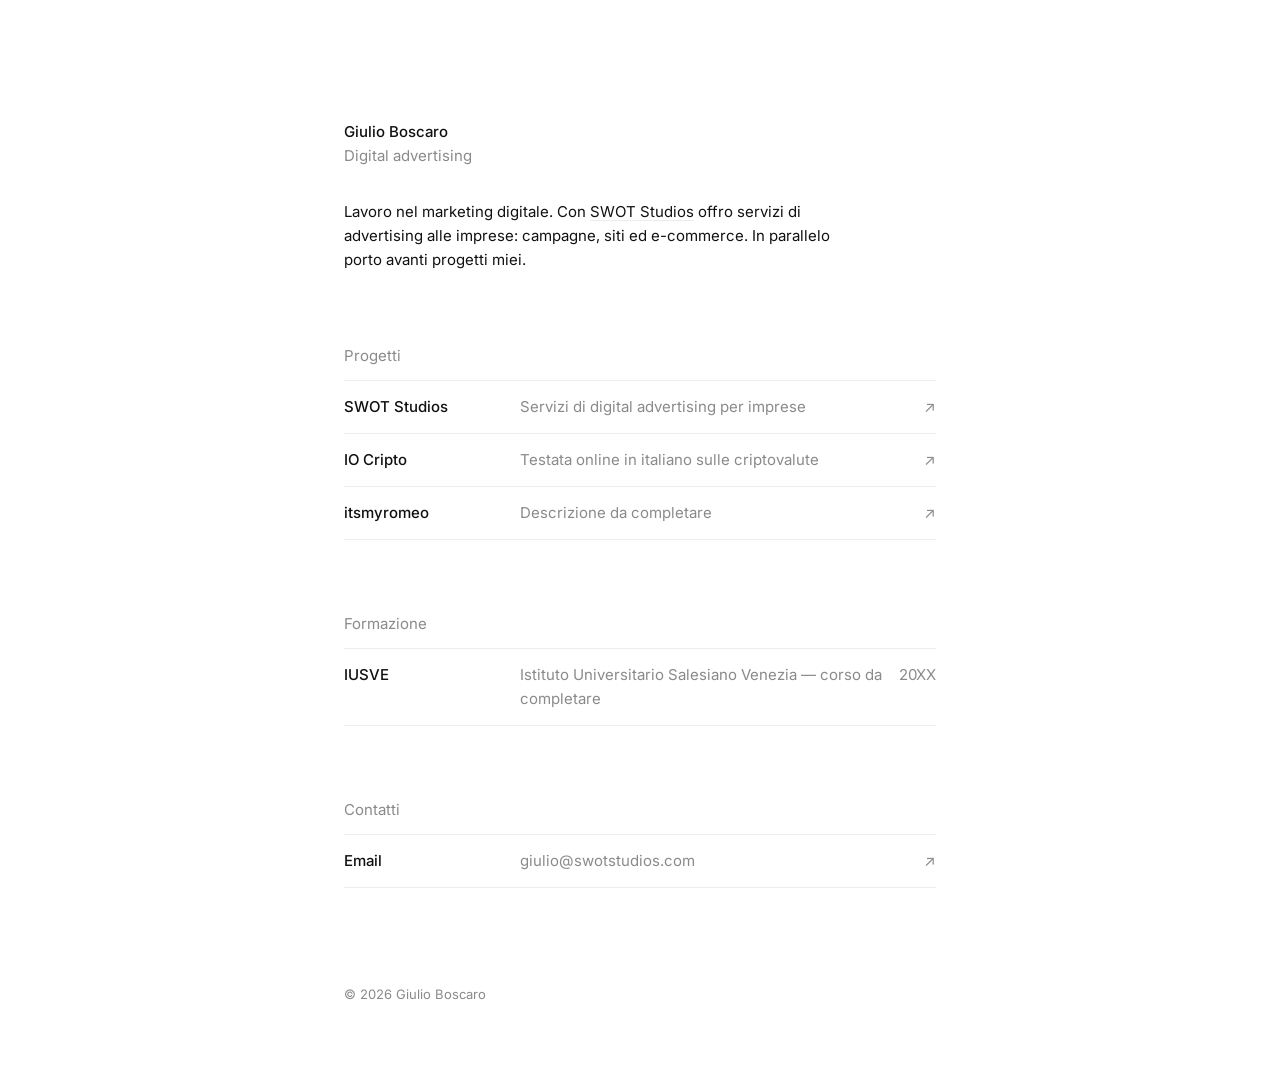
==== index.html @ 5ec4ff45 "Primo commit: sito personale minimal Co-Authored-By: Claude Opus 5.5 <noreply@anthropic.com>" ====
<!doctype html>
<html lang="it">
<head>
  <meta charset="utf-8">
  <meta name="viewport" content="width=device-width, initial-scale=1">
  <title>Giulio Boscaro</title>
  <meta name="description" content="Giulio Boscaro — digital advertising, progetti e formazione.">
  <meta property="og:title" content="Giulio Boscaro">
  <meta property="og:description" content="Digital advertising, progetti e formazione.">
  <meta property="og:type" content="website">
  <link rel="icon" href="favicon.svg" type="image/svg+xml">
  <link rel="preconnect" href="https://fonts.googleapis.com">
  <link rel="preconnect" href="https://fonts.gstatic.com" crossorigin>
  <link href="https://fonts.googleapis.com/css2?family=Inter:wght@400;500;600&display=swap" rel="stylesheet">
  <link rel="stylesheet" href="styles.css">
</head>
<body>
  <main>
    <header class="intro">
      <h1>Giulio Boscaro</h1>
      <p class="role">Digital advertising</p>
      <p class="bio">
        Lavoro nel marketing digitale. Con
        <a href="https://swotstudios.com" target="_blank" rel="noopener">SWOT Studios</a>
        offro servizi di advertising alle imprese: campagne, siti ed e-commerce.
        In parallelo porto avanti progetti miei.
      </p>
    </header>

    <section>
      <h2>Progetti</h2>
      <ul class="list">
        <li>
          <a href="https://swotstudios.com" target="_blank" rel="noopener">
            <span class="name">SWOT Studios</span>
            <span class="desc">Servizi di digital advertising per imprese</span>
            <span class="arrow" aria-hidden="true">↗</span>
          </a>
        </li>
        <li>
          <a href="https://iocripto.com" target="_blank" rel="noopener">
            <span class="name">IO Cripto</span>
            <span class="desc">Testata online in italiano sulle criptovalute</span>
            <span class="arrow" aria-hidden="true">↗</span>
          </a>
        </li>
        <li>
          <!-- TODO: link e descrizione di itsmyromeo -->
          <a href="#">
            <span class="name">itsmyromeo</span>
            <span class="desc">Descrizione da completare</span>
            <span class="arrow" aria-hidden="true">↗</span>
          </a>
        </li>
      </ul>
    </section>

    <section>
      <h2>Formazione</h2>
      <ul class="list">
        <li>
          <!-- TODO: corso e anni da LinkedIn -->
          <div class="row">
            <span class="name">IUSVE</span>
            <span class="desc">Istituto Universitario Salesiano Venezia — corso da completare</span>
            <span class="when">20XX</span>
          </div>
        </li>
      </ul>
    </section>

    <section>
      <h2>Contatti</h2>
      <ul class="list">
        <li>
          <a href="mailto:giulio@swotstudios.com">
            <span class="name">Email</span>
            <span class="desc">giulio@swotstudios.com</span>
            <span class="arrow" aria-hidden="true">↗</span>
          </a>
        </li>
      </ul>
    </section>

    <footer>© <span id="year">2026</span> Giulio Boscaro</footer>
  </main>

  <script>document.getElementById('year').textContent = new Date().getFullYear();</script>
</body>
</html>
---- styles.css ----
:root {
  --bg: #ffffff;
  --fg: #111111;
  --muted: #8a8a8a;
  --line: #ececec;
  --hover: #f7f7f7;
}

@media (prefers-color-scheme: dark) {
  :root {
    --bg: #0e0e0e;
    --fg: #ededed;
    --muted: #7a7a7a;
    --line: #222222;
    --hover: #161616;
  }
}

* { box-sizing: border-box; }

body {
  margin: 0;
  background: var(--bg);
  color: var(--fg);
  font: 400 15px/1.6 Inter, system-ui, -apple-system, sans-serif;
  -webkit-font-smoothing: antialiased;
}

a { color: inherit; text-decoration: none; }

main {
  max-width: 640px;
  margin: 0 auto;
  padding: 120px 24px 64px;
}

/* intro */
h1 {
  margin: 0;
  font-size: 15px;
  font-weight: 500;
}

.role {
  margin: 0;
  color: var(--muted);
}

.bio {
  margin: 32px 0 0;
  max-width: 520px;
}

.bio a {
  text-decoration: underline;
  text-decoration-color: var(--line);
  text-underline-offset: 3px;
  transition: text-decoration-color .2s;
}

.bio a:hover { text-decoration-color: var(--fg); }

/* sezioni */
section { margin-top: 72px; }

h2 {
  margin: 0 0 12px;
  font-size: 15px;
  font-weight: 400;
  color: var(--muted);
}

.list {
  list-style: none;
  margin: 0;
  padding: 0;
}

.list li { border-top: 1px solid var(--line); }
.list li:last-child { border-bottom: 1px solid var(--line); }

.list a,
.list .row {
  display: grid;
  grid-template-columns: 160px 1fr auto;
  gap: 16px;
  align-items: baseline;
  padding: 14px 8px;
  margin: 0 -8px;
}

.list a { transition: background .15s; }
.list a:hover { background: var(--hover); }

.name { font-weight: 500; }
.desc { color: var(--muted); }

.arrow,
.when {
  color: var(--muted);
  transition: color .15s, transform .15s;
}

.list a:hover .arrow {
  color: var(--fg);
  transform: translate(2px, -2px);
}

footer {
  margin-top: 96px;
  color: var(--muted);
  font-size: 13px;
}

@media (max-width: 560px) {
  main { padding: 72px 16px 48px; }

  .list a,
  .list .row {
    grid-template-columns: 1fr auto;
    gap: 2px 12px;
  }

  .desc { grid-column: 1; grid-row: 2; }
  .arrow, .when { grid-column: 2; grid-row: 1; }
}
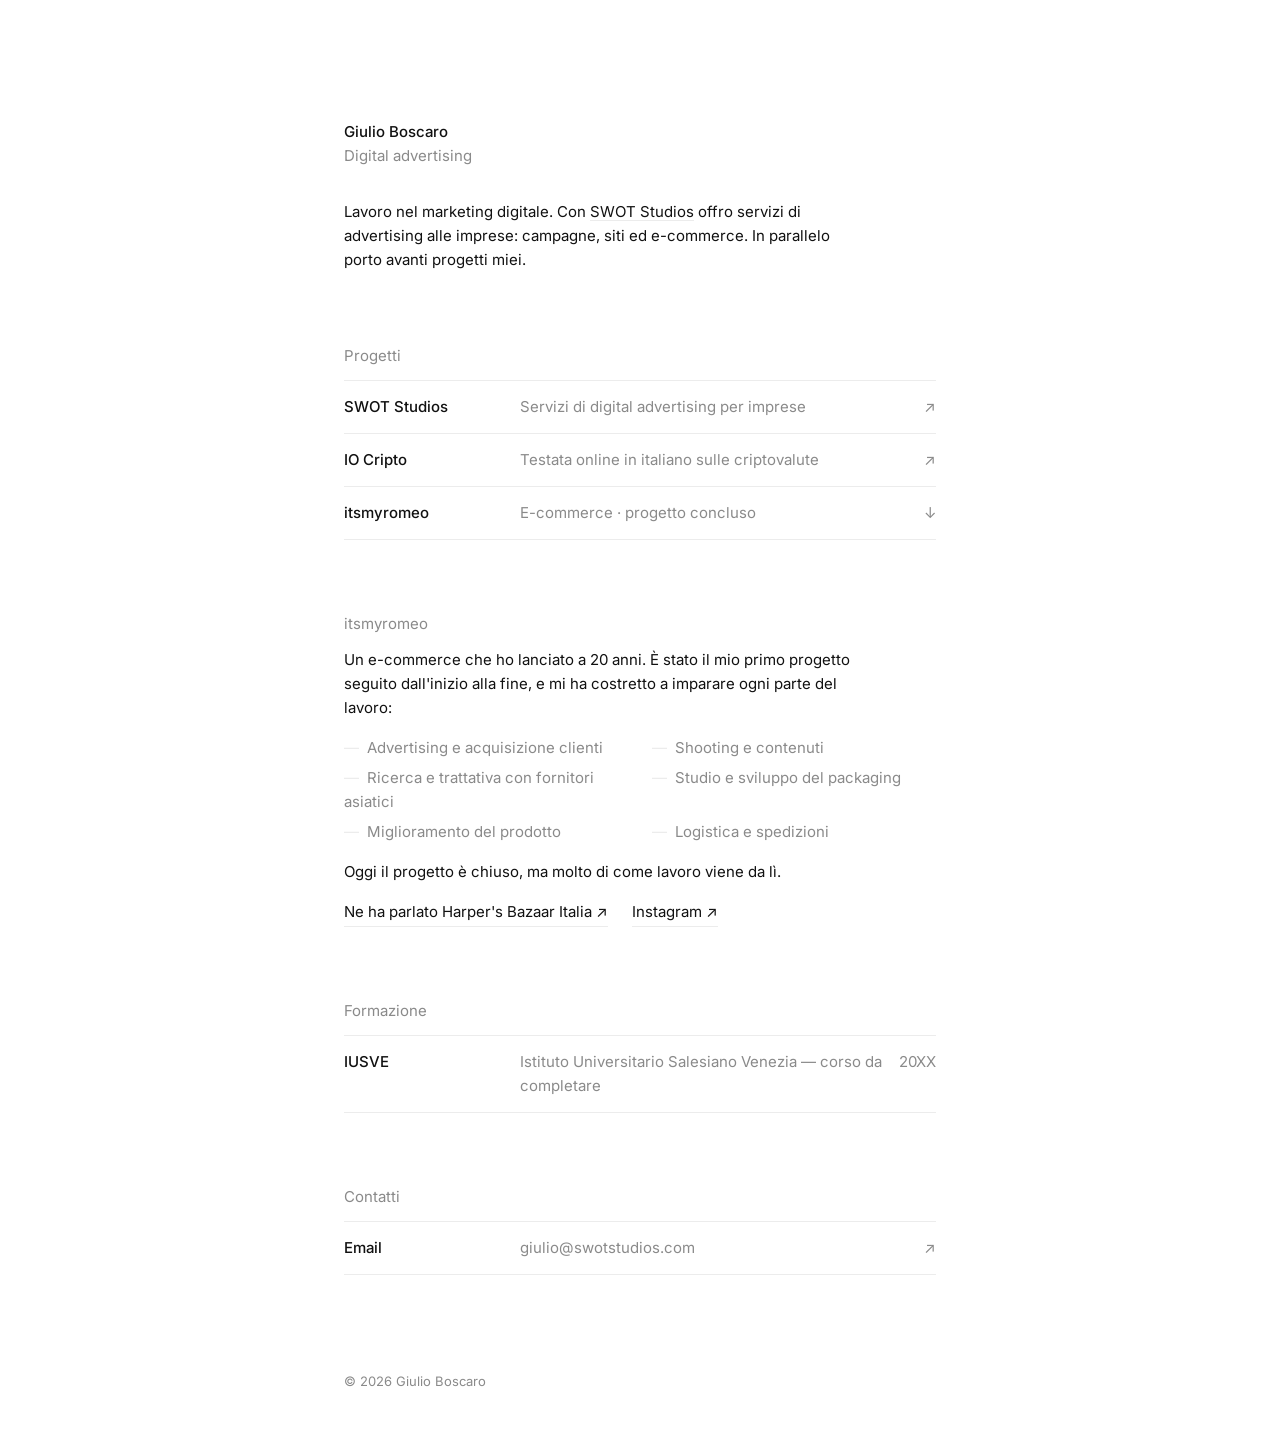
==== commit 3f7a80d1: "Aggiunge sezione itsmyromeo Co-Authored-By: Claude Opus 5.5 <noreply@anthropic.com>" ====
--- a/index.html
+++ b/index.html
@@ -45,14 +45,37 @@
           </a>
         </li>
         <li>
-          <!-- TODO: link e descrizione di itsmyromeo -->
-          <a href="#">
+          <a href="#itsmyromeo">
             <span class="name">itsmyromeo</span>
-            <span class="desc">Descrizione da completare</span>
-            <span class="arrow" aria-hidden="true">↗</span>
+            <span class="desc">E-commerce · progetto concluso</span>
+            <span class="arrow" aria-hidden="true">↓</span>
           </a>
         </li>
       </ul>
+    </section>
+
+    <section id="itsmyromeo" class="case">
+      <h2>itsmyromeo</h2>
+      <p>
+        Un e-commerce che ho lanciato a 20 anni. È stato il mio primo progetto
+        seguito dall'inizio alla fine, e mi ha costretto a imparare ogni parte
+        del lavoro:
+      </p>
+      <ul class="skills">
+        <li>Advertising e acquisizione clienti</li>
+        <li>Shooting e contenuti</li>
+        <li>Ricerca e trattativa con fornitori asiatici</li>
+        <li>Studio e sviluppo del packaging</li>
+        <li>Miglioramento del prodotto</li>
+        <li>Logistica e spedizioni</li>
+      </ul>
+      <p>
+        Oggi il progetto è chiuso, ma molto di come lavoro viene da lì.
+      </p>
+      <p class="links">
+        <a href="https://www.harpersbazaar.com/it/cultura/costume/a39582078/itsmyromeo-cos-e-violenza-sulle-donne/" target="_blank" rel="noopener">Ne ha parlato Harper's Bazaar Italia ↗</a>
+        <a href="https://www.instagram.com/itsmyromeofficial/" target="_blank" rel="noopener">Instagram ↗</a>
+      </p>
     </section>
 
     <section>
--- a/styles.css
+++ b/styles.css
@@ -17,6 +17,8 @@
 }
 
 * { box-sizing: border-box; }
+
+html { scroll-behavior: smooth; }
 
 body {
   margin: 0;
@@ -106,6 +108,39 @@
   transform: translate(2px, -2px);
 }
 
+/* itsmyromeo */
+.case p { margin: 0 0 16px; max-width: 520px; }
+
+.skills {
+  list-style: none;
+  margin: 0 0 16px;
+  padding: 0;
+  display: grid;
+  grid-template-columns: 1fr 1fr;
+  gap: 6px 24px;
+  color: var(--muted);
+}
+
+.skills li::before {
+  content: "—";
+  margin-right: 8px;
+  color: var(--line);
+}
+
+.links {
+  display: flex;
+  flex-wrap: wrap;
+  gap: 8px 24px;
+}
+
+.links a {
+  border-bottom: 1px solid var(--line);
+  padding-bottom: 2px;
+  transition: border-color .15s;
+}
+
+.links a:hover { border-color: var(--fg); }
+
 footer {
   margin-top: 96px;
   color: var(--muted);
@@ -123,4 +158,6 @@
 
   .desc { grid-column: 1; grid-row: 2; }
   .arrow, .when { grid-column: 2; grid-row: 1; }
+
+  .skills { grid-template-columns: 1fr; }
 }
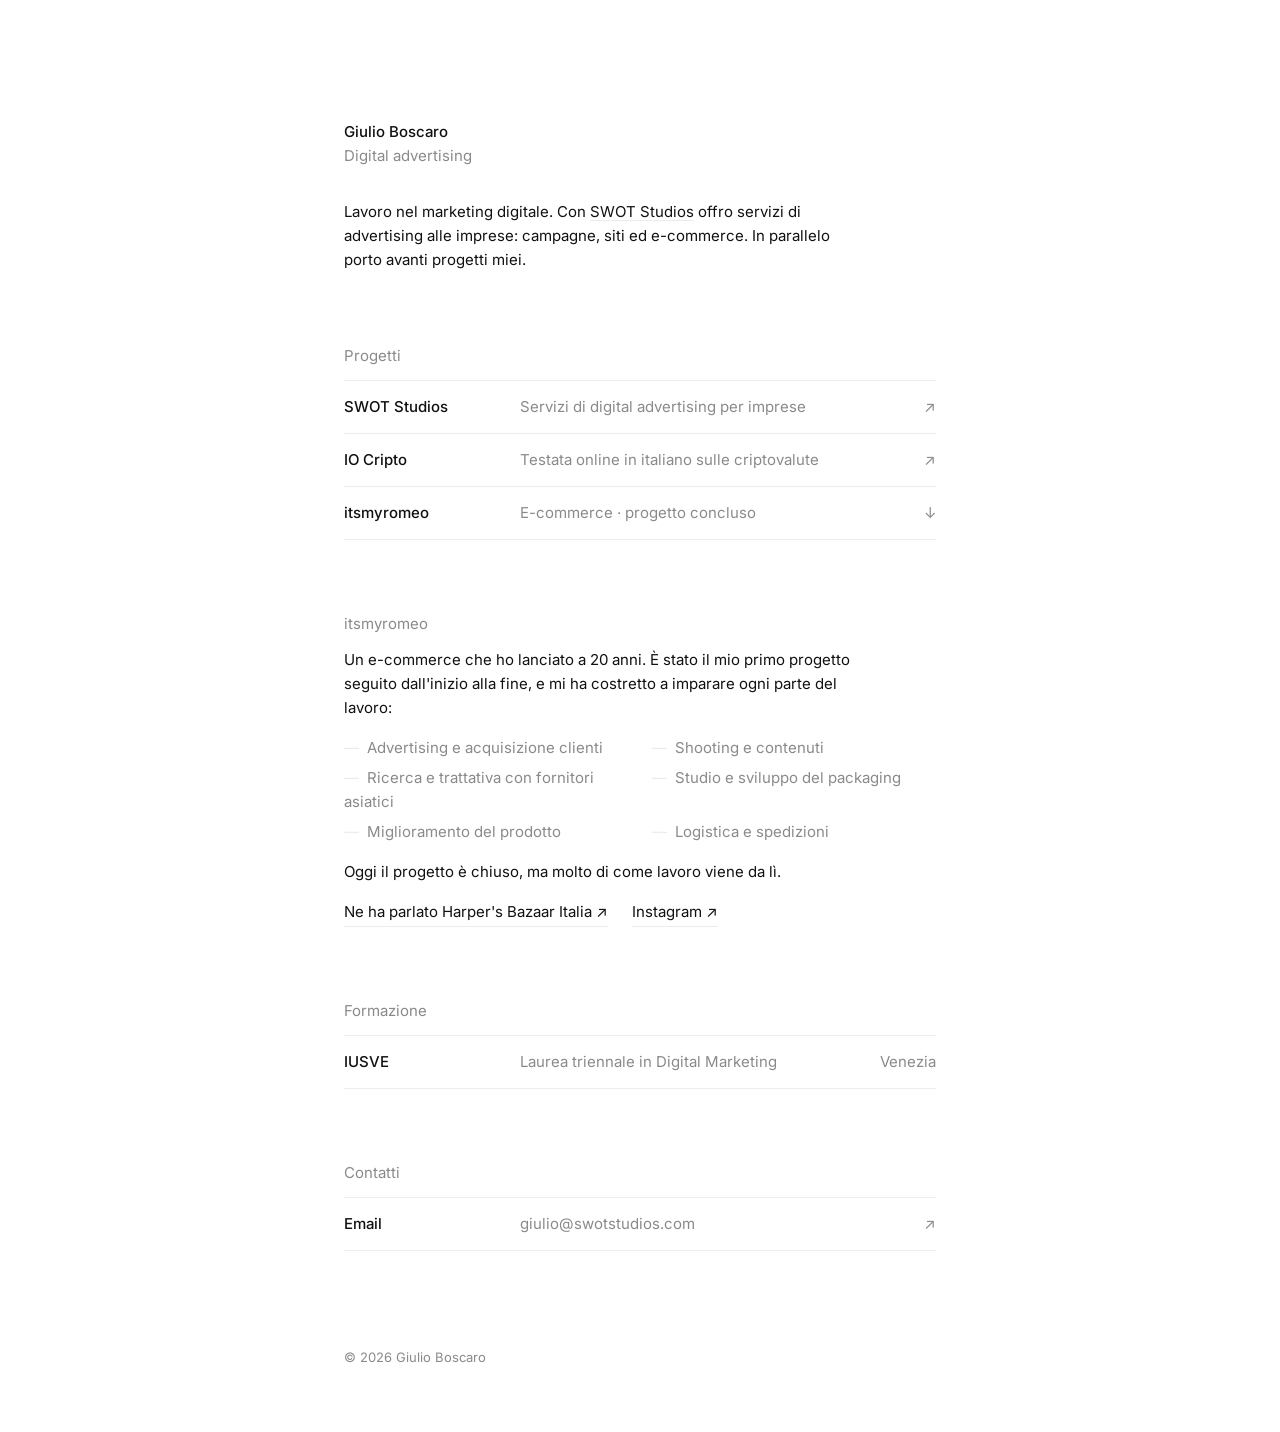
==== commit 72aa6b5d: "Aggiorna formazione IUSVE Co-Authored-By: Claude Opus 5.5 <noreply@anthropic.com>" ====
--- a/index.html
+++ b/index.html
@@ -82,11 +82,10 @@
       <h2>Formazione</h2>
       <ul class="list">
         <li>
-          <!-- TODO: corso e anni da LinkedIn -->
           <div class="row">
             <span class="name">IUSVE</span>
-            <span class="desc">Istituto Universitario Salesiano Venezia — corso da completare</span>
-            <span class="when">20XX</span>
+            <span class="desc">Laurea triennale in Digital Marketing</span>
+            <span class="when">Venezia</span>
           </div>
         </li>
       </ul>
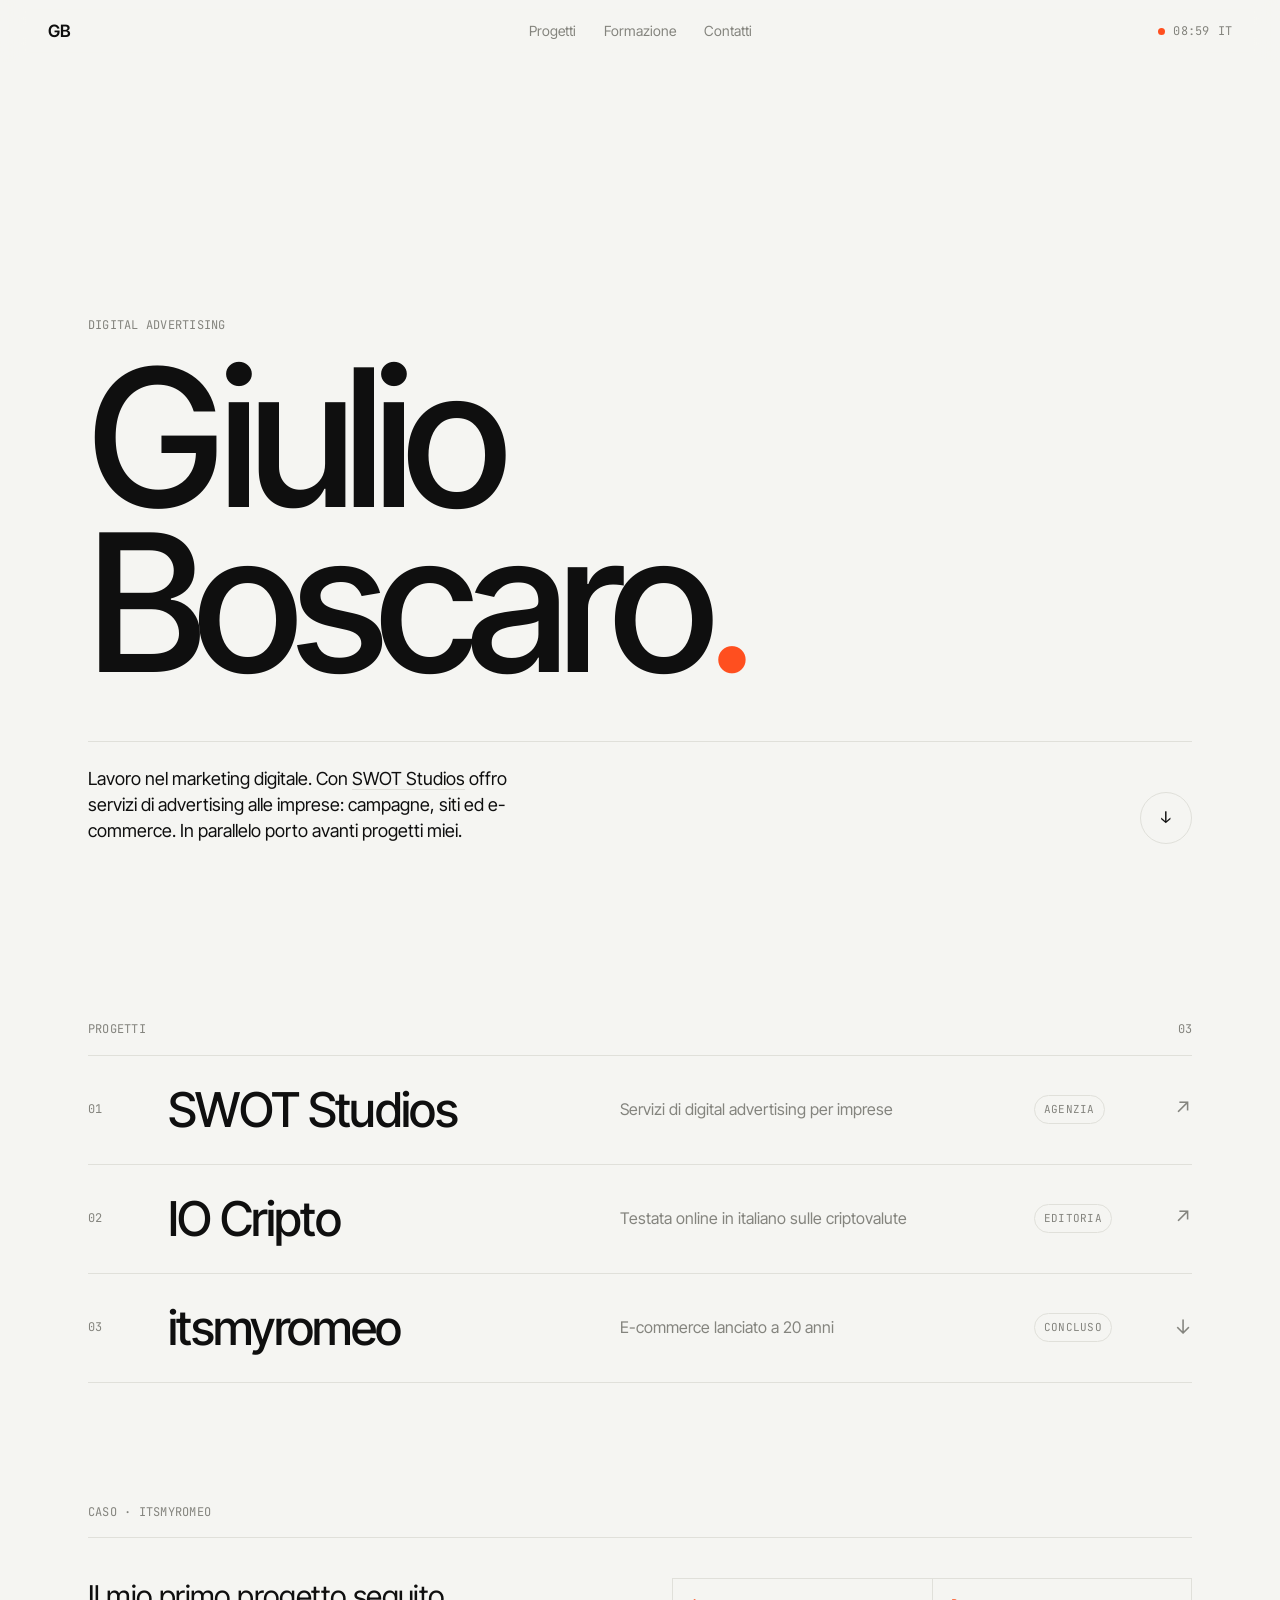
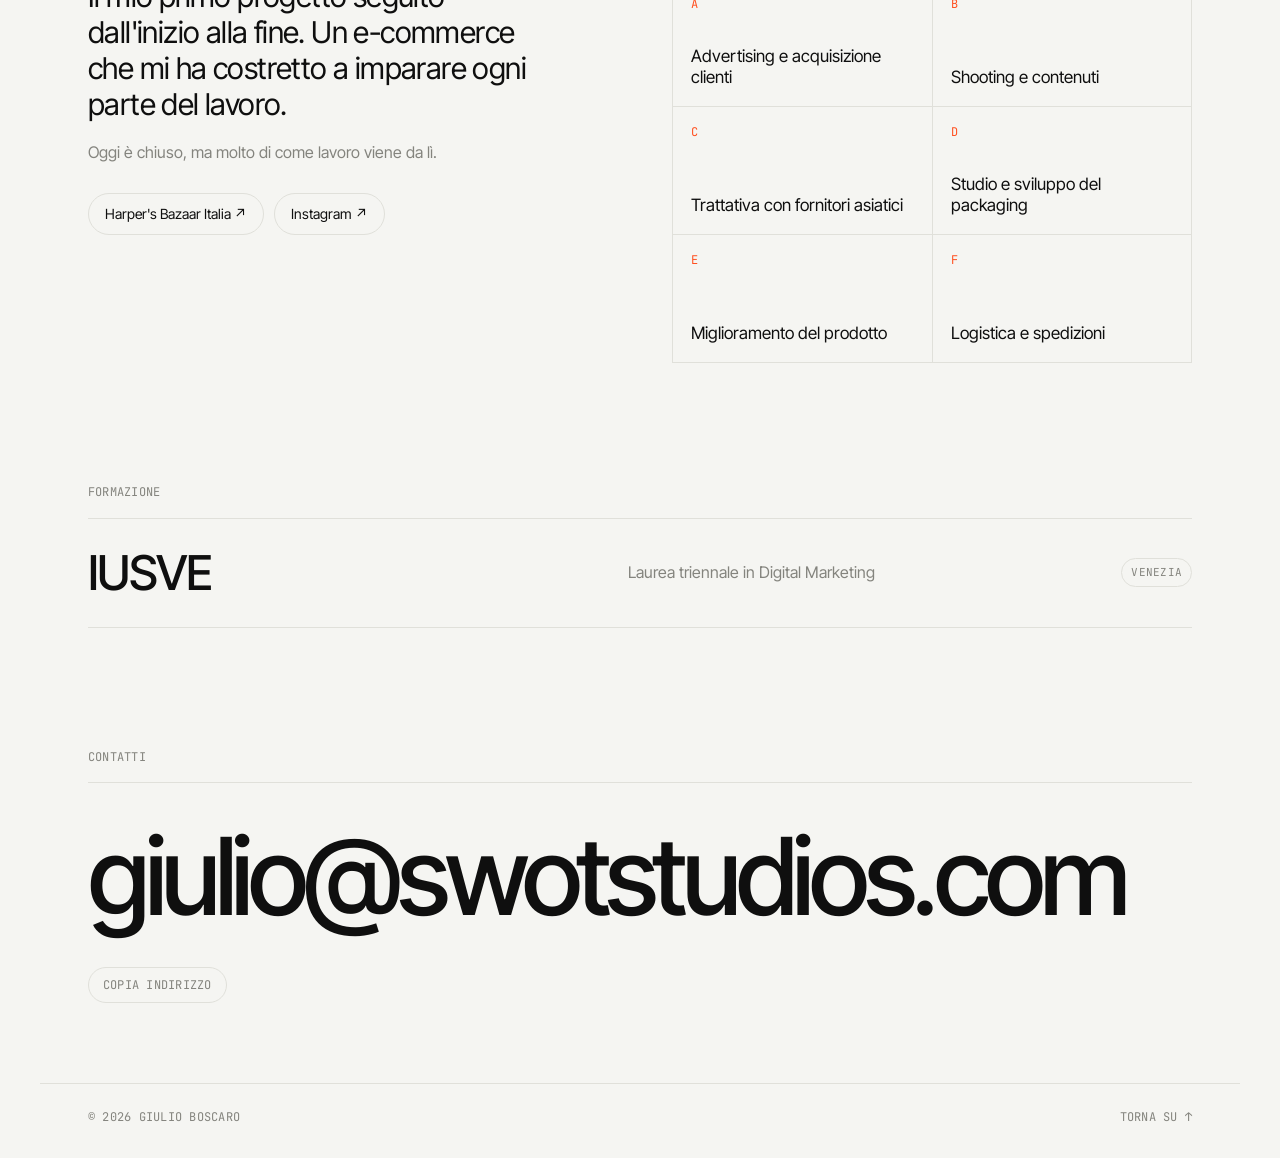
==== commit 61302444: "Nuovo design: tipografia grande, accento arancione, animazioni Co-Authored-By: Claude Opus 5.5 <nore" ====
--- a/index.html
+++ b/index.html
@@ -11,102 +11,138 @@
   <link rel="icon" href="favicon.svg" type="image/svg+xml">
   <link rel="preconnect" href="https://fonts.googleapis.com">
   <link rel="preconnect" href="https://fonts.gstatic.com" crossorigin>
-  <link href="https://fonts.googleapis.com/css2?family=Inter:wght@400;500;600&display=swap" rel="stylesheet">
+  <link href="https://fonts.googleapis.com/css2?family=Inter+Tight:wght@400;500;600&family=JetBrains+Mono:wght@400;500&display=swap" rel="stylesheet">
   <link rel="stylesheet" href="styles.css">
 </head>
 <body>
+  <header class="bar">
+    <a href="#" class="mark">GB</a>
+    <nav>
+      <a href="#progetti">Progetti</a>
+      <a href="#formazione">Formazione</a>
+      <a href="#contatti">Contatti</a>
+    </nav>
+    <span class="clock mono" aria-label="Ora in Italia"><span class="dot"></span><span id="clock">--:--</span> IT</span>
+  </header>
+
   <main>
-    <header class="intro">
-      <h1>Giulio Boscaro</h1>
-      <p class="role">Digital advertising</p>
-      <p class="bio">
-        Lavoro nel marketing digitale. Con
-        <a href="https://swotstudios.com" target="_blank" rel="noopener">SWOT Studios</a>
-        offro servizi di advertising alle imprese: campagne, siti ed e-commerce.
-        In parallelo porto avanti progetti miei.
-      </p>
-    </header>
+    <!-- HERO -->
+    <section class="hero">
+      <p class="label mono reveal">Digital advertising</p>
+      <h1 class="reveal">
+        <span>Giulio</span>
+        <span>Boscaro<span class="accent">.</span></span>
+      </h1>
+      <div class="hero-foot">
+        <p class="bio reveal">
+          Lavoro nel marketing digitale. Con
+          <a href="https://swotstudios.com" target="_blank" rel="noopener">SWOT Studios</a>
+          offro servizi di advertising alle imprese: campagne, siti ed e-commerce.
+          In parallelo porto avanti progetti miei.
+        </p>
+        <a href="#progetti" class="scroll mono reveal" aria-label="Vai ai progetti">↓</a>
+      </div>
+    </section>
 
-    <section>
-      <h2>Progetti</h2>
-      <ul class="list">
-        <li>
-          <a href="https://swotstudios.com" target="_blank" rel="noopener">
-            <span class="name">SWOT Studios</span>
-            <span class="desc">Servizi di digital advertising per imprese</span>
-            <span class="arrow" aria-hidden="true">↗</span>
+    <!-- PROGETTI -->
+    <section id="progetti" class="section">
+      <div class="section-head reveal">
+        <h2 class="label mono">Progetti</h2>
+        <span class="count mono">03</span>
+      </div>
+
+      <ul class="projects">
+        <li class="reveal">
+          <a href="https://swotstudios.com" target="_blank" rel="noopener" class="project" data-cursor="Visita">
+            <span class="num mono">01</span>
+            <span class="p-name">SWOT Studios</span>
+            <span class="p-desc">Servizi di digital advertising per imprese</span>
+            <span class="p-tag mono">Agenzia</span>
+            <span class="p-arrow" aria-hidden="true">↗</span>
           </a>
         </li>
-        <li>
-          <a href="https://iocripto.com" target="_blank" rel="noopener">
-            <span class="name">IO Cripto</span>
-            <span class="desc">Testata online in italiano sulle criptovalute</span>
-            <span class="arrow" aria-hidden="true">↗</span>
+        <li class="reveal">
+          <a href="https://iocripto.com" target="_blank" rel="noopener" class="project" data-cursor="Visita">
+            <span class="num mono">02</span>
+            <span class="p-name">IO Cripto</span>
+            <span class="p-desc">Testata online in italiano sulle criptovalute</span>
+            <span class="p-tag mono">Editoria</span>
+            <span class="p-arrow" aria-hidden="true">↗</span>
           </a>
         </li>
-        <li>
-          <a href="#itsmyromeo">
-            <span class="name">itsmyromeo</span>
-            <span class="desc">E-commerce · progetto concluso</span>
-            <span class="arrow" aria-hidden="true">↓</span>
+        <li class="reveal">
+          <a href="#itsmyromeo" class="project" data-cursor="Leggi">
+            <span class="num mono">03</span>
+            <span class="p-name">itsmyromeo</span>
+            <span class="p-desc">E-commerce lanciato a 20 anni</span>
+            <span class="p-tag mono">Concluso</span>
+            <span class="p-arrow" aria-hidden="true">↓</span>
           </a>
         </li>
       </ul>
     </section>
 
-    <section id="itsmyromeo" class="case">
-      <h2>itsmyromeo</h2>
-      <p>
-        Un e-commerce che ho lanciato a 20 anni. È stato il mio primo progetto
-        seguito dall'inizio alla fine, e mi ha costretto a imparare ogni parte
-        del lavoro:
-      </p>
-      <ul class="skills">
-        <li>Advertising e acquisizione clienti</li>
-        <li>Shooting e contenuti</li>
-        <li>Ricerca e trattativa con fornitori asiatici</li>
-        <li>Studio e sviluppo del packaging</li>
-        <li>Miglioramento del prodotto</li>
-        <li>Logistica e spedizioni</li>
-      </ul>
-      <p>
-        Oggi il progetto è chiuso, ma molto di come lavoro viene da lì.
-      </p>
-      <p class="links">
-        <a href="https://www.harpersbazaar.com/it/cultura/costume/a39582078/itsmyromeo-cos-e-violenza-sulle-donne/" target="_blank" rel="noopener">Ne ha parlato Harper's Bazaar Italia ↗</a>
-        <a href="https://www.instagram.com/itsmyromeofficial/" target="_blank" rel="noopener">Instagram ↗</a>
-      </p>
+    <!-- ITSMYROMEO -->
+    <section id="itsmyromeo" class="section case">
+      <div class="section-head reveal">
+        <h2 class="label mono">Caso · itsmyromeo</h2>
+      </div>
+
+      <div class="case-grid">
+        <div class="case-text reveal">
+          <p class="case-lead">
+            Il mio primo progetto seguito dall'inizio alla fine. Un e-commerce
+            che mi ha costretto a imparare ogni parte del lavoro.
+          </p>
+          <p>
+            Oggi è chiuso, ma molto di come lavoro viene da lì.
+          </p>
+          <p class="links">
+            <a href="https://www.harpersbazaar.com/it/cultura/costume/a39582078/itsmyromeo-cos-e-violenza-sulle-donne/" target="_blank" rel="noopener">Harper's Bazaar Italia ↗</a>
+            <a href="https://www.instagram.com/itsmyromeofficial/" target="_blank" rel="noopener">Instagram ↗</a>
+          </p>
+        </div>
+
+        <ol class="skills reveal">
+          <li><span class="mono">A</span>Advertising e acquisizione clienti</li>
+          <li><span class="mono">B</span>Shooting e contenuti</li>
+          <li><span class="mono">C</span>Trattativa con fornitori asiatici</li>
+          <li><span class="mono">D</span>Studio e sviluppo del packaging</li>
+          <li><span class="mono">E</span>Miglioramento del prodotto</li>
+          <li><span class="mono">F</span>Logistica e spedizioni</li>
+        </ol>
+      </div>
     </section>
 
-    <section>
-      <h2>Formazione</h2>
-      <ul class="list">
-        <li>
-          <div class="row">
-            <span class="name">IUSVE</span>
-            <span class="desc">Laurea triennale in Digital Marketing</span>
-            <span class="when">Venezia</span>
-          </div>
-        </li>
-      </ul>
+    <!-- FORMAZIONE -->
+    <section id="formazione" class="section">
+      <div class="section-head reveal">
+        <h2 class="label mono">Formazione</h2>
+      </div>
+      <div class="edu reveal">
+        <span class="p-name">IUSVE</span>
+        <span class="p-desc">Laurea triennale in Digital Marketing</span>
+        <span class="p-tag mono">Venezia</span>
+      </div>
     </section>
 
-    <section>
-      <h2>Contatti</h2>
-      <ul class="list">
-        <li>
-          <a href="mailto:giulio@swotstudios.com">
-            <span class="name">Email</span>
-            <span class="desc">giulio@swotstudios.com</span>
-            <span class="arrow" aria-hidden="true">↗</span>
-          </a>
-        </li>
-      </ul>
+    <!-- CONTATTI -->
+    <section id="contatti" class="section contact">
+      <div class="section-head reveal">
+        <h2 class="label mono">Contatti</h2>
+      </div>
+      <a href="mailto:giulio@swotstudios.com" class="mail reveal">giulio<wbr>@swotstudios.com</a>
+      <button type="button" class="copy mono reveal" data-copy="giulio@swotstudios.com">Copia indirizzo</button>
     </section>
-
-    <footer>© <span id="year">2026</span> Giulio Boscaro</footer>
   </main>
 
-  <script>document.getElementById('year').textContent = new Date().getFullYear();</script>
+  <footer class="mono">
+    <span>© <span id="year">2026</span> Giulio Boscaro</span>
+    <a href="#">Torna su ↑</a>
+  </footer>
+
+  <div class="cursor mono" aria-hidden="true"></div>
+
+  <script src="main.js"></script>
 </body>
 </html>
--- a/styles.css
+++ b/styles.css
@@ -1,18 +1,23 @@
 :root {
-  --bg: #ffffff;
-  --fg: #111111;
-  --muted: #8a8a8a;
-  --line: #ececec;
-  --hover: #f7f7f7;
+  --bg: #f5f5f2;
+  --fg: #0f0f0f;
+  --muted: #84847e;
+  --line: #e0e0da;
+  --surface: #ecece7;
+  --accent: #ff4f1f;
+  --max: 1200px;
+  --pad: clamp(16px, 4vw, 48px);
+  --ease: cubic-bezier(.2, .7, .1, 1);
 }
 
 @media (prefers-color-scheme: dark) {
   :root {
-    --bg: #0e0e0e;
-    --fg: #ededed;
-    --muted: #7a7a7a;
-    --line: #222222;
-    --hover: #161616;
+    --bg: #0d0d0c;
+    --fg: #efefea;
+    --muted: #75756f;
+    --line: #232321;
+    --surface: #161615;
+    --accent: #ff6a3d;
   }
 }
 
@@ -24,140 +29,368 @@
   margin: 0;
   background: var(--bg);
   color: var(--fg);
-  font: 400 15px/1.6 Inter, system-ui, -apple-system, sans-serif;
+  font: 400 16px/1.55 "Inter Tight", system-ui, -apple-system, sans-serif;
   -webkit-font-smoothing: antialiased;
-}
+  overflow-x: hidden;
+}
+
+::selection { background: var(--accent); color: #fff; }
 
 a { color: inherit; text-decoration: none; }
 
-main {
-  max-width: 640px;
+.mono {
+  font-family: "JetBrains Mono", ui-monospace, monospace;
+  font-size: 12px;
+  letter-spacing: .02em;
+  text-transform: uppercase;
+}
+
+.label { margin: 0; font-weight: 400; color: var(--muted); }
+
+.accent { color: var(--accent); }
+
+/* barra in alto */
+.bar {
+  position: fixed;
+  top: 0; left: 0; right: 0;
+  z-index: 20;
+  display: grid;
+  grid-template-columns: 1fr auto 1fr;
+  align-items: center;
+  padding: 18px var(--pad);
+  background: color-mix(in srgb, var(--bg) 80%, transparent);
+  backdrop-filter: blur(12px);
+  -webkit-backdrop-filter: blur(12px);
+}
+
+.mark { font-weight: 600; font-size: 17px; letter-spacing: -.02em; }
+
+.bar nav { display: flex; gap: 28px; font-size: 14px; }
+
+.bar nav a { color: var(--muted); transition: color .2s; }
+.bar nav a:hover { color: var(--fg); }
+
+.clock {
+  justify-self: end;
+  display: inline-flex;
+  align-items: center;
+  gap: 8px;
+  color: var(--muted);
+}
+
+.dot {
+  width: 7px; height: 7px;
+  border-radius: 50%;
+  background: var(--accent);
+  animation: pulse 2s ease-in-out infinite;
+}
+
+@keyframes pulse {
+  50% { opacity: .3; }
+}
+
+main, footer {
+  max-width: var(--max);
   margin: 0 auto;
-  padding: 120px 24px 64px;
-}
-
-/* intro */
+  padding-left: var(--pad);
+  padding-right: var(--pad);
+}
+
+/* hero */
+.hero {
+  min-height: 100svh;
+  display: flex;
+  flex-direction: column;
+  justify-content: flex-end;
+  padding: 120px 0 56px;
+}
+
 h1 {
+  margin: 20px 0 0;
+  font-weight: 500;
+  font-size: clamp(64px, 15vw, 210px);
+  line-height: .86;
+  letter-spacing: -.055em;
+}
+
+h1 > span { display: block; }
+
+.hero-foot {
+  margin-top: 56px;
+  padding-top: 24px;
+  border-top: 1px solid var(--line);
+  display: flex;
+  justify-content: space-between;
+  align-items: flex-end;
+  gap: 32px;
+}
+
+.bio {
   margin: 0;
-  font-size: 15px;
+  max-width: 460px;
+  font-size: 18px;
+  line-height: 1.45;
+}
+
+.bio a {
+  background: linear-gradient(var(--accent), var(--accent)) 0 100% / 0 1px no-repeat;
+  border-bottom: 1px solid var(--line);
+  transition: background-size .4s var(--ease);
+}
+
+.bio a:hover { background-size: 100% 1px; }
+
+.scroll {
+  width: 52px; height: 52px;
+  flex: none;
+  display: grid;
+  place-items: center;
+  border: 1px solid var(--line);
+  border-radius: 50%;
+  font-size: 16px;
+  transition: background .3s, color .3s, border-color .3s;
+}
+
+.scroll:hover { background: var(--fg); color: var(--bg); border-color: var(--fg); }
+
+/* sezioni */
+.section { padding: 120px 0 0; }
+
+.section-head {
+  display: flex;
+  justify-content: space-between;
+  padding-bottom: 16px;
+  border-bottom: 1px solid var(--line);
+}
+
+.count { color: var(--muted); }
+
+/* progetti */
+.projects { list-style: none; margin: 0; padding: 0; }
+
+.project,
+.edu {
+  position: relative;
+  display: grid;
+  grid-template-columns: 56px minmax(0, 1.1fr) minmax(0, 1fr) 110px 24px;
+  align-items: center;
+  gap: 24px;
+  padding: 30px 0;
+  border-bottom: 1px solid var(--line);
+}
+
+.edu { grid-template-columns: minmax(0, 1.1fr) minmax(0, 1fr) auto; }
+
+.project::before {
+  content: "";
+  position: absolute;
+  inset: 0 calc(var(--pad) * -1);
+  background: var(--surface);
+  transform: scaleY(0);
+  transform-origin: bottom;
+  transition: transform .45s var(--ease);
+  z-index: -1;
+}
+
+.project:hover::before { transform: scaleY(1); }
+
+.num { color: var(--muted); }
+
+.p-name {
+  font-size: clamp(28px, 4vw, 48px);
   font-weight: 500;
-}
-
-.role {
-  margin: 0;
-  color: var(--muted);
-}
-
-.bio {
-  margin: 32px 0 0;
-  max-width: 520px;
-}
-
-.bio a {
-  text-decoration: underline;
-  text-decoration-color: var(--line);
-  text-underline-offset: 3px;
-  transition: text-decoration-color .2s;
-}
-
-.bio a:hover { text-decoration-color: var(--fg); }
-
-/* sezioni */
-section { margin-top: 72px; }
-
-h2 {
-  margin: 0 0 12px;
-  font-size: 15px;
-  font-weight: 400;
-  color: var(--muted);
-}
-
-.list {
+  letter-spacing: -.035em;
+  line-height: 1;
+  transition: transform .45s var(--ease);
+}
+
+.project:hover .p-name { transform: translateX(10px); }
+
+.p-desc { color: var(--muted); }
+
+.p-tag {
+  justify-self: start;
+  padding: 5px 9px;
+  border: 1px solid var(--line);
+  border-radius: 999px;
+  color: var(--muted);
+  font-size: 11px;
+}
+
+.edu .p-tag { justify-self: end; }
+
+.p-arrow {
+  justify-self: end;
+  font-size: 20px;
+  color: var(--muted);
+  transition: transform .45s var(--ease), color .3s;
+}
+
+.project:hover .p-arrow { color: var(--accent); transform: translate(3px, -3px); }
+.project[href^="#"]:hover .p-arrow { transform: translateY(4px); }
+
+/* caso itsmyromeo */
+.case-grid {
+  display: grid;
+  grid-template-columns: 1fr 1fr;
+  gap: 64px;
+  padding-top: 40px;
+}
+
+.case-text p { margin: 0 0 18px; color: var(--muted); max-width: 460px; }
+
+.case-text .case-lead {
+  color: var(--fg);
+  font-size: clamp(22px, 2.6vw, 30px);
+  line-height: 1.2;
+  letter-spacing: -.02em;
+}
+
+.links { display: flex; flex-wrap: wrap; gap: 10px; margin-top: 28px !important; }
+
+.links a {
+  padding: 9px 16px;
+  border: 1px solid var(--line);
+  border-radius: 999px;
+  color: var(--fg);
+  font-size: 14px;
+  transition: background .3s, color .3s, border-color .3s;
+}
+
+.links a:hover { background: var(--fg); color: var(--bg); border-color: var(--fg); }
+
+.skills {
   list-style: none;
   margin: 0;
   padding: 0;
-}
-
-.list li { border-top: 1px solid var(--line); }
-.list li:last-child { border-bottom: 1px solid var(--line); }
-
-.list a,
-.list .row {
-  display: grid;
-  grid-template-columns: 160px 1fr auto;
-  gap: 16px;
-  align-items: baseline;
-  padding: 14px 8px;
-  margin: 0 -8px;
-}
-
-.list a { transition: background .15s; }
-.list a:hover { background: var(--hover); }
-
-.name { font-weight: 500; }
-.desc { color: var(--muted); }
-
-.arrow,
-.when {
-  color: var(--muted);
-  transition: color .15s, transform .15s;
-}
-
-.list a:hover .arrow {
-  color: var(--fg);
-  transform: translate(2px, -2px);
-}
-
-/* itsmyromeo */
-.case p { margin: 0 0 16px; max-width: 520px; }
-
-.skills {
-  list-style: none;
-  margin: 0 0 16px;
-  padding: 0;
   display: grid;
   grid-template-columns: 1fr 1fr;
-  gap: 6px 24px;
-  color: var(--muted);
-}
-
-.skills li::before {
-  content: "—";
-  margin-right: 8px;
-  color: var(--line);
-}
-
-.links {
-  display: flex;
-  flex-wrap: wrap;
-  gap: 8px 24px;
-}
-
-.links a {
+  border-top: 1px solid var(--line);
+  border-left: 1px solid var(--line);
+}
+
+.skills li {
+  display: flex;
+  flex-direction: column;
+  justify-content: space-between;
+  gap: 28px;
+  min-height: 128px;
+  padding: 18px;
+  border-right: 1px solid var(--line);
   border-bottom: 1px solid var(--line);
-  padding-bottom: 2px;
-  transition: border-color .15s;
-}
-
-.links a:hover { border-color: var(--fg); }
+  font-size: 17px;
+  line-height: 1.25;
+  transition: background .3s;
+}
+
+.skills li:hover { background: var(--surface); }
+.skills li span { color: var(--accent); }
+
+/* contatti */
+.contact { padding-bottom: 80px; }
+
+.mail {
+  display: inline-block;
+  margin-top: 40px;
+  font-size: clamp(36px, 8.4vw, 116px);
+  font-weight: 500;
+  letter-spacing: -.05em;
+  line-height: 1;
+  background: linear-gradient(var(--accent), var(--accent)) 0 100% / 0 3px no-repeat;
+  padding-bottom: 8px;
+  transition: background-size .6s var(--ease), color .3s;
+}
+
+.mail:hover { background-size: 100% 3px; }
+
+.copy {
+  display: block;
+  margin-top: 28px;
+  padding: 9px 14px;
+  background: none;
+  border: 1px solid var(--line);
+  border-radius: 999px;
+  color: var(--muted);
+  cursor: pointer;
+  transition: color .2s, border-color .2s;
+}
+
+.copy:hover { color: var(--fg); border-color: var(--fg); }
+.copy.done { color: var(--accent); border-color: var(--accent); }
 
 footer {
-  margin-top: 96px;
-  color: var(--muted);
-  font-size: 13px;
-}
-
-@media (max-width: 560px) {
-  main { padding: 72px 16px 48px; }
-
-  .list a,
-  .list .row {
-    grid-template-columns: 1fr auto;
-    gap: 2px 12px;
-  }
-
-  .desc { grid-column: 1; grid-row: 2; }
-  .arrow, .when { grid-column: 2; grid-row: 1; }
+  display: flex;
+  justify-content: space-between;
+  padding-top: 24px;
+  padding-bottom: 32px;
+  border-top: 1px solid var(--line);
+  color: var(--muted);
+}
+
+footer a:hover { color: var(--fg); }
+
+/* etichetta che segue il cursore */
+.cursor {
+  position: fixed;
+  top: 0; left: 0;
+  z-index: 30;
+  padding: 8px 12px;
+  border-radius: 999px;
+  background: var(--accent);
+  color: #fff;
+  pointer-events: none;
+  opacity: 0;
+  transform: translate(-50%, -50%) scale(.6);
+  transition: opacity .25s, transform .25s var(--ease);
+}
+
+.cursor.on { opacity: 1; transform: translate(-50%, -50%) scale(1); }
+
+/* animazioni d'ingresso */
+.js .reveal {
+  opacity: 0;
+  transform: translateY(24px);
+  transition: opacity .9s var(--ease), transform .9s var(--ease);
+  transition-delay: var(--d, 0s);
+}
+
+.js .reveal.in { opacity: 1; transform: none; }
+
+@media (prefers-reduced-motion: reduce) {
+  html { scroll-behavior: auto; }
+  .js .reveal { opacity: 1; transform: none; transition: none; }
+  .dot { animation: none; }
+}
+
+/* tablet */
+@media (max-width: 900px) {
+  .project { grid-template-columns: 40px 1fr auto 24px; }
+  .project .p-desc { grid-column: 2 / -1; grid-row: 2; margin-top: -12px; }
+  .case-grid { grid-template-columns: 1fr; gap: 40px; }
+}
+
+/* mobile */
+@media (max-width: 600px) {
+  .bar { grid-template-columns: 1fr auto; }
+  .bar nav { display: none; }
+
+  .hero { padding-bottom: 32px; }
+  .hero-foot { margin-top: 36px; }
+  .bio { font-size: 16px; }
+  .scroll { width: 44px; height: 44px; }
+
+  .section { padding-top: 88px; }
+
+  .project { grid-template-columns: 1fr auto; gap: 16px; padding: 22px 0; }
+  .project .num { display: none; }
+  .project .p-desc { grid-column: 1 / -1; margin-top: -8px; }
+  .project .p-tag { display: none; }
+
+  .edu { grid-template-columns: 1fr auto; gap: 8px 16px; }
+  .edu .p-desc { grid-column: 1 / -1; grid-row: 2; }
 
   .skills { grid-template-columns: 1fr; }
-}
+  .skills li { min-height: 0; flex-direction: row; justify-content: flex-start; align-items: baseline; gap: 14px; }
+
+  footer { gap: 16px; }
+}
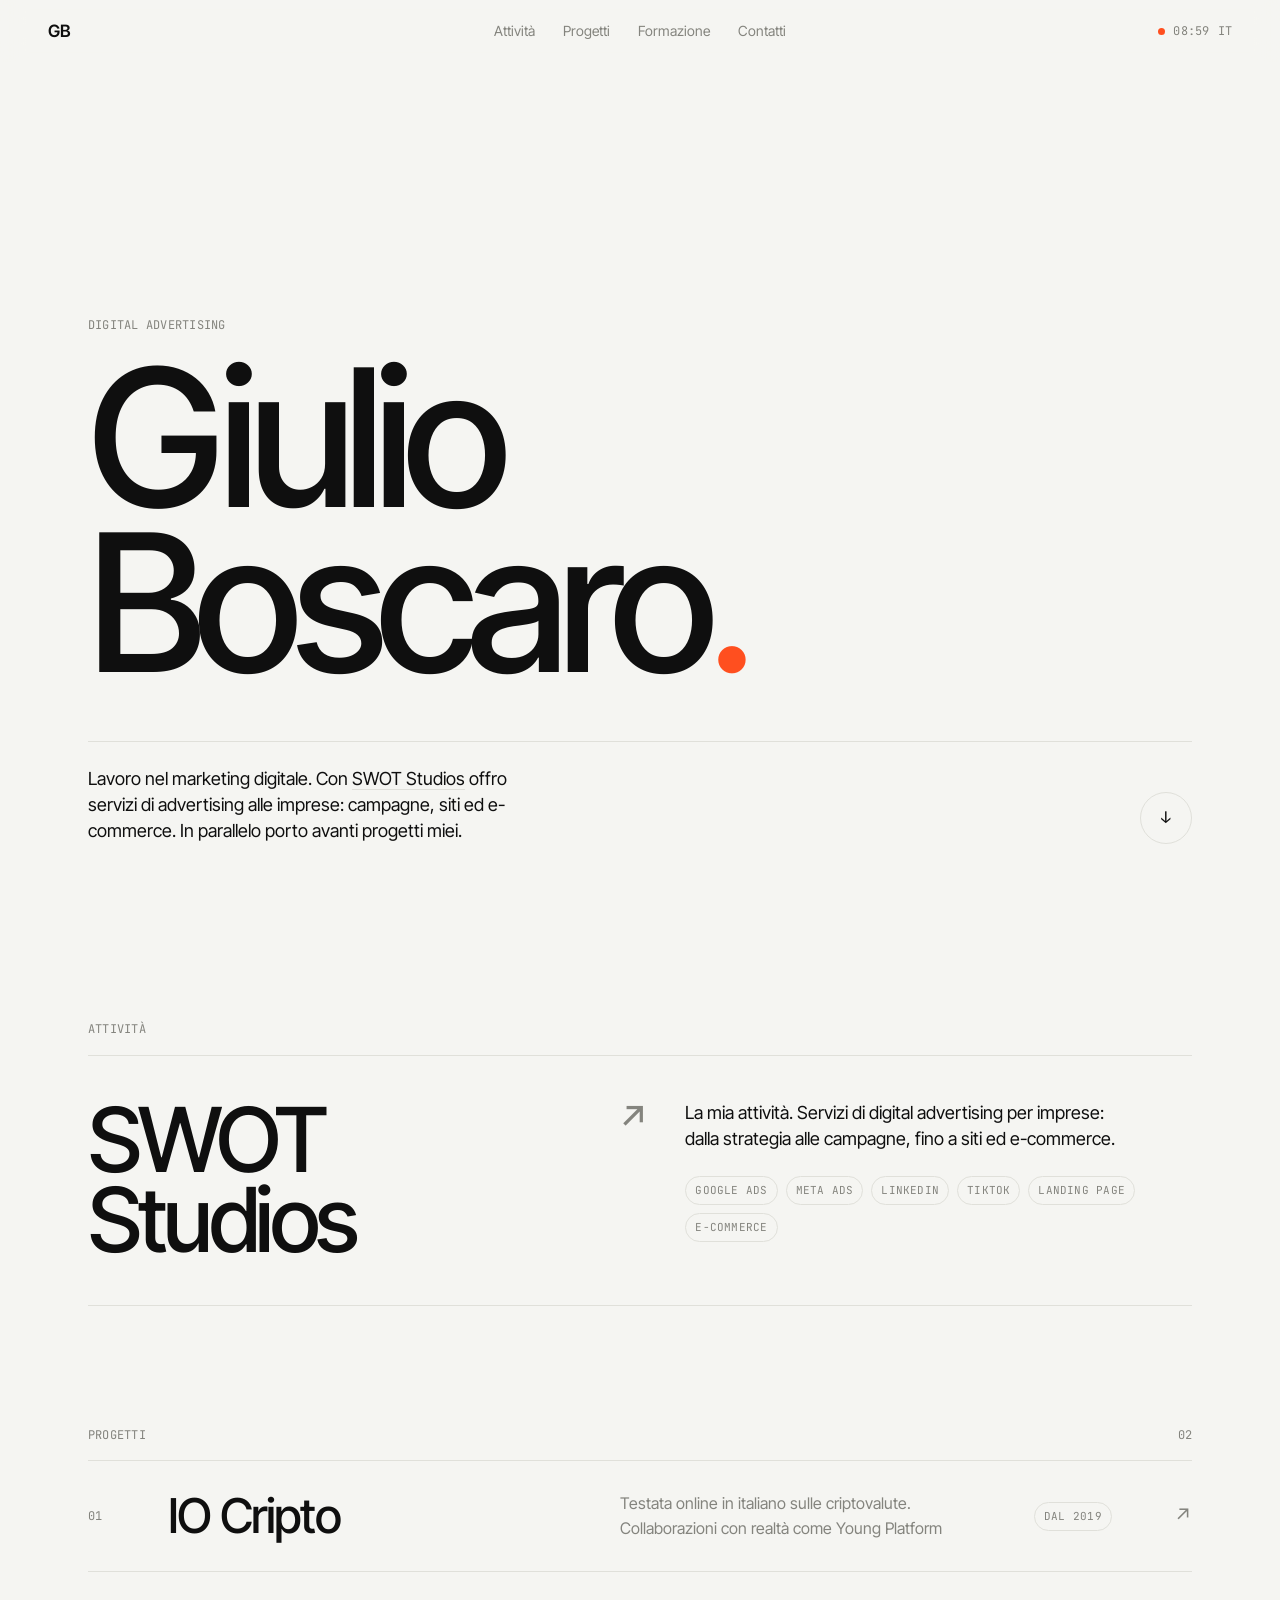
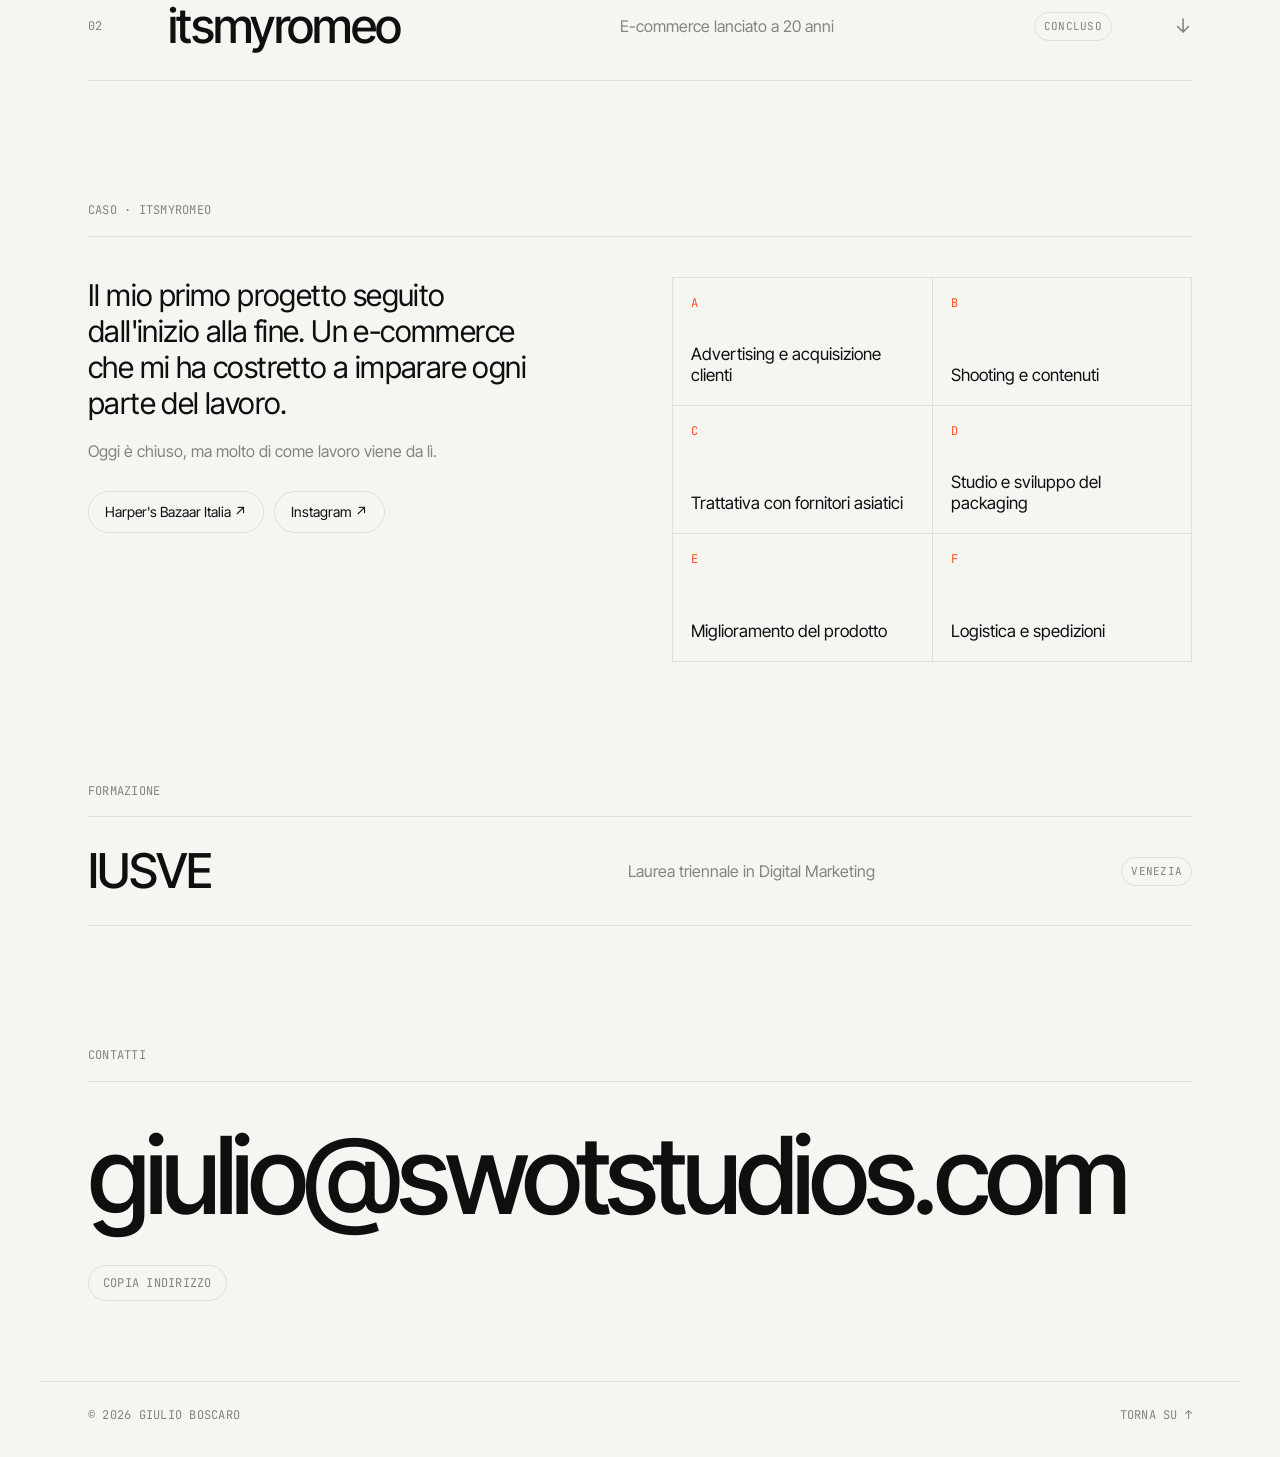
==== commit dea5f1bb: "SWOT Studios come attività, IO Cripto con anno e collaborazioni Co-Authored-By: Claude Opus 5.5 <nor" ====
--- a/index.html
+++ b/index.html
@@ -18,6 +18,7 @@
   <header class="bar">
     <a href="#" class="mark">GB</a>
     <nav>
+      <a href="#attivita">Attività</a>
       <a href="#progetti">Progetti</a>
       <a href="#formazione">Formazione</a>
       <a href="#contatti">Contatti</a>
@@ -40,39 +41,55 @@
           offro servizi di advertising alle imprese: campagne, siti ed e-commerce.
           In parallelo porto avanti progetti miei.
         </p>
-        <a href="#progetti" class="scroll mono reveal" aria-label="Vai ai progetti">↓</a>
+        <a href="#attivita" class="scroll mono reveal" aria-label="Vai all'attività">↓</a>
       </div>
+    </section>
+
+    <!-- ATTIVITÀ -->
+    <section id="attivita" class="section">
+      <div class="section-head reveal">
+        <h2 class="label mono">Attività</h2>
+      </div>
+
+      <a href="https://swotstudios.com" target="_blank" rel="noopener" class="business reveal" data-cursor="Visita">
+        <span class="b-name">SWOT Studios<span class="p-arrow" aria-hidden="true">↗</span></span>
+        <span class="b-body">
+          <span class="b-desc">
+            La mia attività. Servizi di digital advertising per imprese:
+            dalla strategia alle campagne, fino a siti ed e-commerce.
+          </span>
+          <span class="b-tags">
+            <span class="p-tag mono">Google Ads</span>
+            <span class="p-tag mono">Meta Ads</span>
+            <span class="p-tag mono">LinkedIn</span>
+            <span class="p-tag mono">TikTok</span>
+            <span class="p-tag mono">Landing page</span>
+            <span class="p-tag mono">E-commerce</span>
+          </span>
+        </span>
+      </a>
     </section>
 
     <!-- PROGETTI -->
     <section id="progetti" class="section">
       <div class="section-head reveal">
         <h2 class="label mono">Progetti</h2>
-        <span class="count mono">03</span>
+        <span class="count mono">02</span>
       </div>
 
       <ul class="projects">
         <li class="reveal">
-          <a href="https://swotstudios.com" target="_blank" rel="noopener" class="project" data-cursor="Visita">
+          <a href="https://iocripto.com" target="_blank" rel="noopener" class="project" data-cursor="Visita">
             <span class="num mono">01</span>
-            <span class="p-name">SWOT Studios</span>
-            <span class="p-desc">Servizi di digital advertising per imprese</span>
-            <span class="p-tag mono">Agenzia</span>
-            <span class="p-arrow" aria-hidden="true">↗</span>
-          </a>
-        </li>
-        <li class="reveal">
-          <a href="https://iocripto.com" target="_blank" rel="noopener" class="project" data-cursor="Visita">
-            <span class="num mono">02</span>
             <span class="p-name">IO Cripto</span>
-            <span class="p-desc">Testata online in italiano sulle criptovalute</span>
-            <span class="p-tag mono">Editoria</span>
+            <span class="p-desc">Testata online in italiano sulle criptovalute. Collaborazioni con realtà come Young Platform</span>
+            <span class="p-tag mono">Dal 2019</span>
             <span class="p-arrow" aria-hidden="true">↗</span>
           </a>
         </li>
         <li class="reveal">
           <a href="#itsmyromeo" class="project" data-cursor="Leggi">
-            <span class="num mono">03</span>
+            <span class="num mono">02</span>
             <span class="p-name">itsmyromeo</span>
             <span class="p-desc">E-commerce lanciato a 20 anni</span>
             <span class="p-tag mono">Concluso</span>
--- a/styles.css
+++ b/styles.css
@@ -228,6 +228,56 @@
 
 .project:hover .p-arrow { color: var(--accent); transform: translate(3px, -3px); }
 .project[href^="#"]:hover .p-arrow { transform: translateY(4px); }
+
+/* attività */
+.business {
+  position: relative;
+  display: grid;
+  grid-template-columns: minmax(0, 1.1fr) minmax(0, 1fr);
+  gap: 40px;
+  padding: 44px 0;
+  border-bottom: 1px solid var(--line);
+}
+
+.business::before {
+  content: "";
+  position: absolute;
+  inset: 0 calc(var(--pad) * -1);
+  background: var(--surface);
+  transform: scaleY(0);
+  transform-origin: bottom;
+  transition: transform .45s var(--ease);
+  z-index: -1;
+}
+
+.business:hover::before { transform: scaleY(1); }
+
+.b-name {
+  display: flex;
+  align-items: flex-start;
+  gap: 14px;
+  font-size: clamp(44px, 7vw, 96px);
+  font-weight: 500;
+  letter-spacing: -.05em;
+  line-height: .9;
+}
+
+.b-name .p-arrow { font-size: .4em; margin-top: .1em; }
+.business:hover .p-arrow { color: var(--accent); transform: translate(3px, -3px); }
+
+.b-desc {
+  display: block;
+  font-size: 18px;
+  line-height: 1.45;
+  max-width: 440px;
+}
+
+.b-tags {
+  display: flex;
+  flex-wrap: wrap;
+  gap: 8px;
+  margin-top: 24px;
+}
 
 /* caso itsmyromeo */
 .case-grid {
@@ -367,6 +417,7 @@
   .project { grid-template-columns: 40px 1fr auto 24px; }
   .project .p-desc { grid-column: 2 / -1; grid-row: 2; margin-top: -12px; }
   .case-grid { grid-template-columns: 1fr; gap: 40px; }
+  .business { grid-template-columns: 1fr; gap: 24px; }
 }
 
 /* mobile */
@@ -381,10 +432,9 @@
 
   .section { padding-top: 88px; }
 
-  .project { grid-template-columns: 1fr auto; gap: 16px; padding: 22px 0; }
+  .project { grid-template-columns: 1fr auto auto; gap: 12px; padding: 22px 0; }
   .project .num { display: none; }
-  .project .p-desc { grid-column: 1 / -1; margin-top: -8px; }
-  .project .p-tag { display: none; }
+  .project .p-desc { grid-column: 1 / -1; grid-row: 2; margin-top: -4px; }
 
   .edu { grid-template-columns: 1fr auto; gap: 8px 16px; }
   .edu .p-desc { grid-column: 1 / -1; grid-row: 2; }
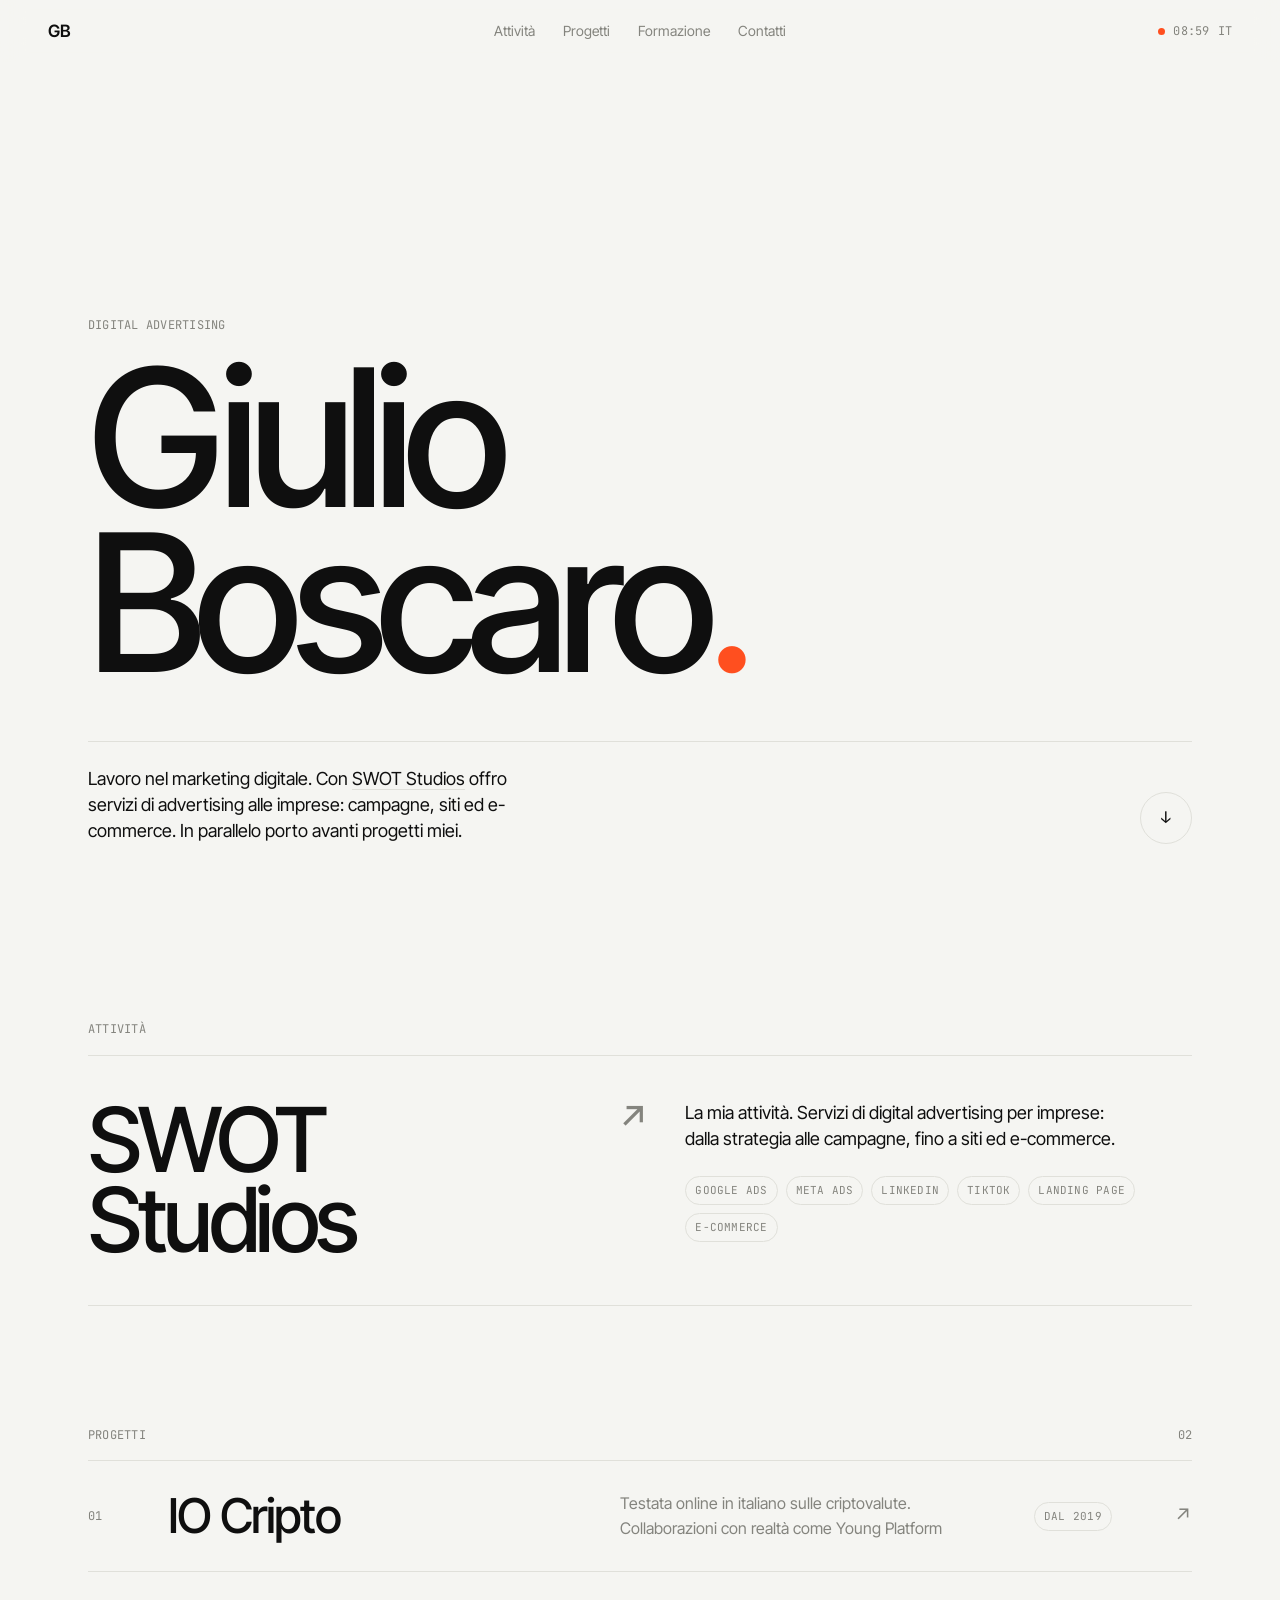
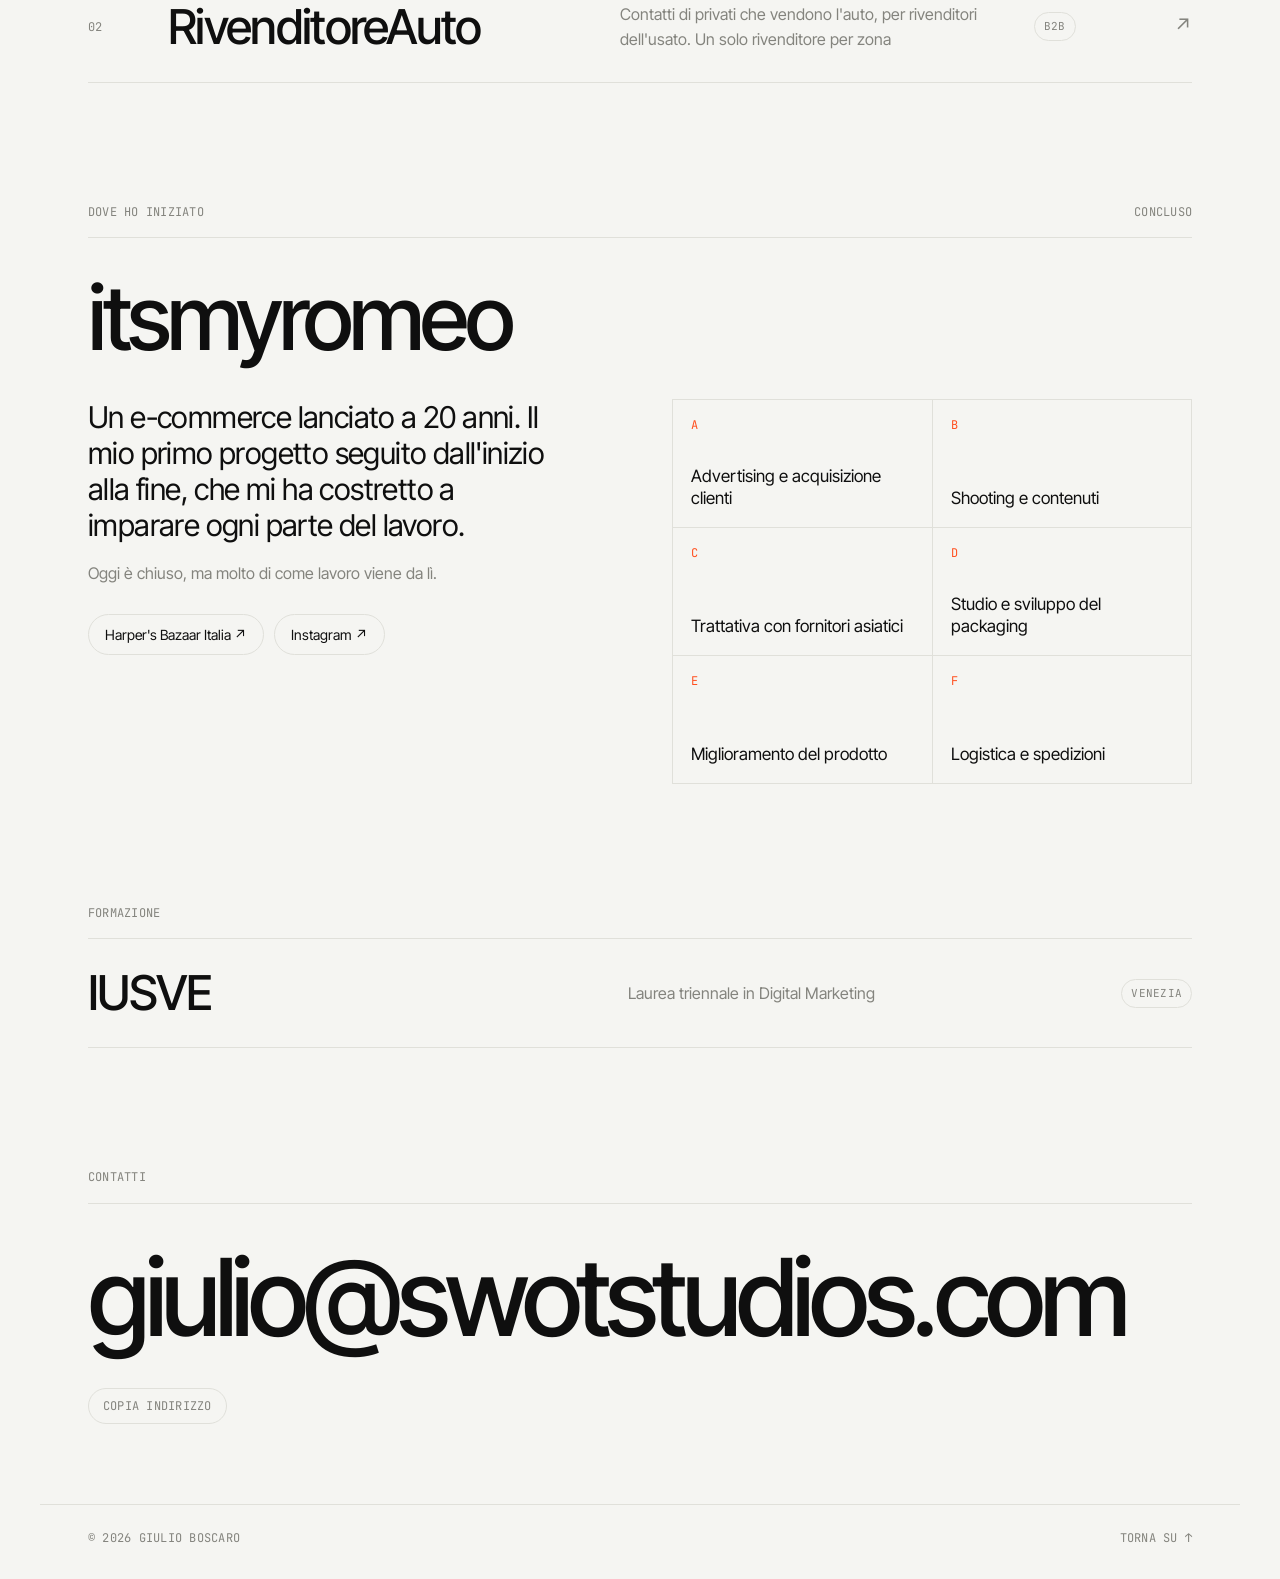
==== commit 8f46fcd3: "Aggiunge RivenditoreAuto, itsmyromeo in sezione a parte Co-Authored-By: Claude Opus 5.5 <noreply@ant" ====
--- a/index.html
+++ b/index.html
@@ -88,12 +88,12 @@
           </a>
         </li>
         <li class="reveal">
-          <a href="#itsmyromeo" class="project" data-cursor="Leggi">
+          <a href="https://rivenditoreauto.com" target="_blank" rel="noopener" class="project" data-cursor="Visita">
             <span class="num mono">02</span>
-            <span class="p-name">itsmyromeo</span>
-            <span class="p-desc">E-commerce lanciato a 20 anni</span>
-            <span class="p-tag mono">Concluso</span>
-            <span class="p-arrow" aria-hidden="true">↓</span>
+            <span class="p-name">RivenditoreAuto</span>
+            <span class="p-desc">Contatti di privati che vendono l'auto, per rivenditori dell'usato. Un solo rivenditore per zona</span>
+            <span class="p-tag mono">B2B</span>
+            <span class="p-arrow" aria-hidden="true">↗</span>
           </a>
         </li>
       </ul>
@@ -102,14 +102,18 @@
     <!-- ITSMYROMEO -->
     <section id="itsmyromeo" class="section case">
       <div class="section-head reveal">
-        <h2 class="label mono">Caso · itsmyromeo</h2>
+        <h2 class="label mono">Dove ho iniziato</h2>
+        <span class="count mono">Concluso</span>
       </div>
+
+      <p class="case-name reveal">itsmyromeo</p>
 
       <div class="case-grid">
         <div class="case-text reveal">
           <p class="case-lead">
-            Il mio primo progetto seguito dall'inizio alla fine. Un e-commerce
-            che mi ha costretto a imparare ogni parte del lavoro.
+            Un e-commerce lanciato a 20 anni. Il mio primo progetto seguito
+            dall'inizio alla fine, che mi ha costretto a imparare ogni parte
+            del lavoro.
           </p>
           <p>
             Oggi è chiuso, ma molto di come lavoro viene da lì.
--- a/styles.css
+++ b/styles.css
@@ -280,6 +280,14 @@
 }
 
 /* caso itsmyromeo */
+.case-name {
+  margin: 40px 0 0;
+  font-size: clamp(44px, 7vw, 96px);
+  font-weight: 500;
+  letter-spacing: -.05em;
+  line-height: .9;
+}
+
 .case-grid {
   display: grid;
   grid-template-columns: 1fr 1fr;
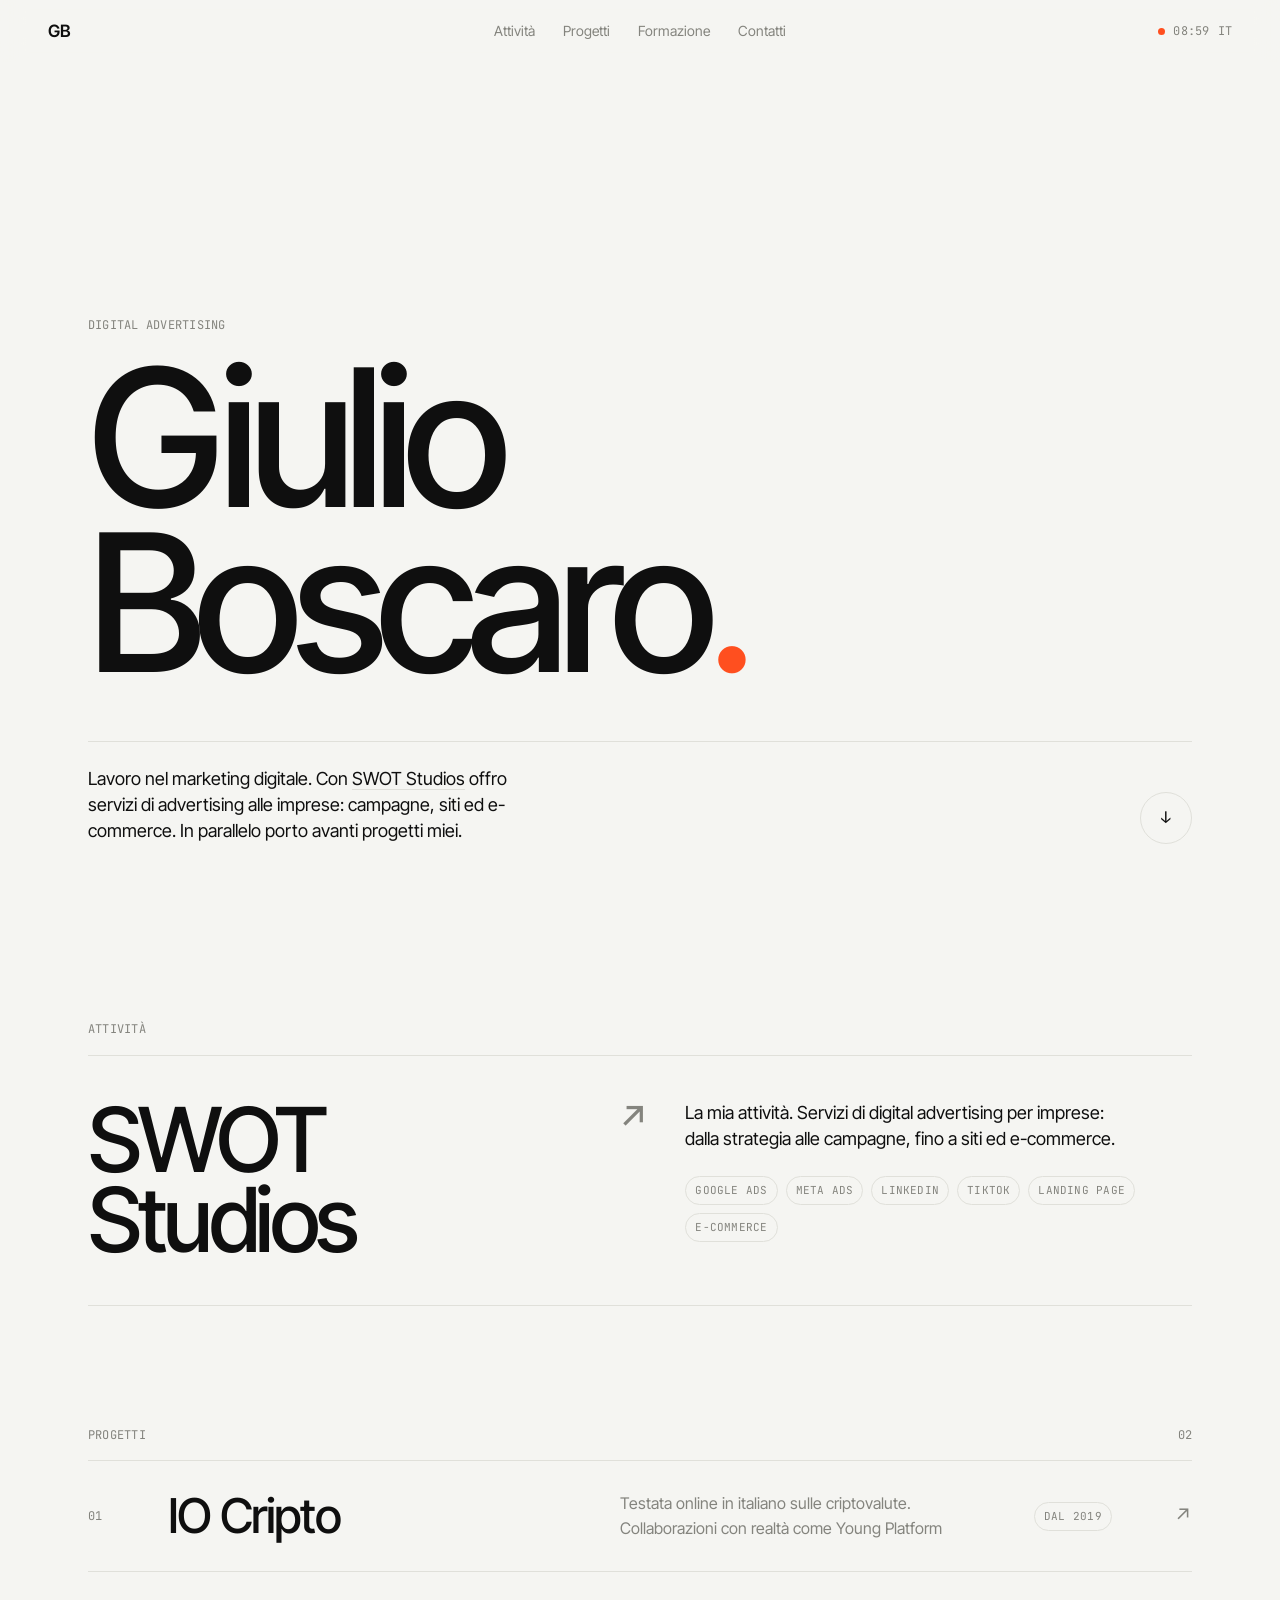
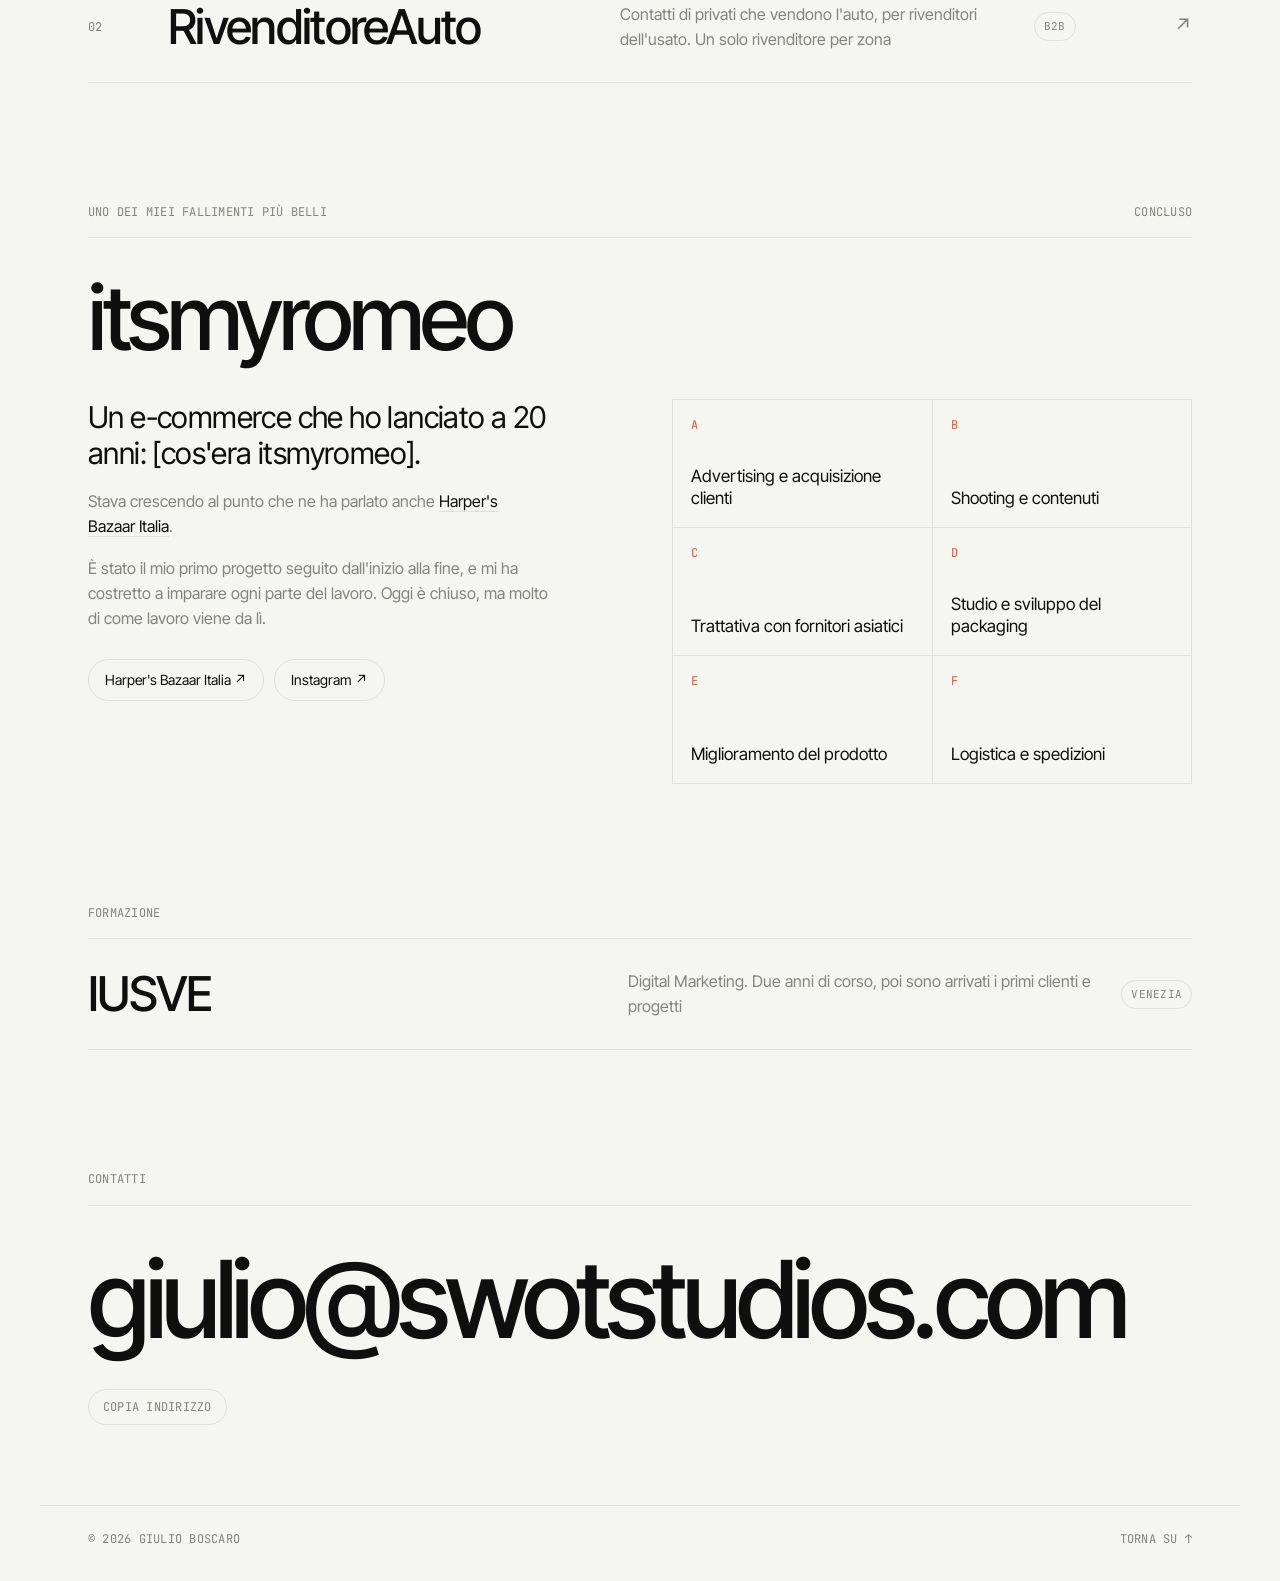
==== commit 765864ab: "itsmyromeo: nuovo titolo e citazione Harper's Bazaar; formazione corretta Co-Authored-By: Claude Opu" ====
--- a/index.html
+++ b/index.html
@@ -102,7 +102,7 @@
     <!-- ITSMYROMEO -->
     <section id="itsmyromeo" class="section case">
       <div class="section-head reveal">
-        <h2 class="label mono">Dove ho iniziato</h2>
+        <h2 class="label mono">Uno dei miei fallimenti più belli</h2>
         <span class="count mono">Concluso</span>
       </div>
 
@@ -110,13 +110,18 @@
 
       <div class="case-grid">
         <div class="case-text reveal">
+          <!-- TODO: cos'era itsmyromeo (prodotto e messaggio) -->
           <p class="case-lead">
-            Un e-commerce lanciato a 20 anni. Il mio primo progetto seguito
-            dall'inizio alla fine, che mi ha costretto a imparare ogni parte
-            del lavoro.
+            Un e-commerce che ho lanciato a 20 anni: [cos'era itsmyromeo].
           </p>
           <p>
-            Oggi è chiuso, ma molto di come lavoro viene da lì.
+            Stava crescendo al punto che ne ha parlato anche
+            <a href="https://www.harpersbazaar.com/it/cultura/costume/a39582078/itsmyromeo-cos-e-violenza-sulle-donne/" target="_blank" rel="noopener">Harper's Bazaar Italia</a>.
+          </p>
+          <p>
+            È stato il mio primo progetto seguito dall'inizio alla fine, e mi ha
+            costretto a imparare ogni parte del lavoro. Oggi è chiuso, ma molto
+            di come lavoro viene da lì.
           </p>
           <p class="links">
             <a href="https://www.harpersbazaar.com/it/cultura/costume/a39582078/itsmyromeo-cos-e-violenza-sulle-donne/" target="_blank" rel="noopener">Harper's Bazaar Italia ↗</a>
@@ -142,7 +147,7 @@
       </div>
       <div class="edu reveal">
         <span class="p-name">IUSVE</span>
-        <span class="p-desc">Laurea triennale in Digital Marketing</span>
+        <span class="p-desc">Digital Marketing. Due anni di corso, poi sono arrivati i primi clienti e progetti</span>
         <span class="p-tag mono">Venezia</span>
       </div>
     </section>
--- a/styles.css
+++ b/styles.css
@@ -296,6 +296,14 @@
 }
 
 .case-text p { margin: 0 0 18px; color: var(--muted); max-width: 460px; }
+
+.case-text p a {
+  color: var(--fg);
+  border-bottom: 1px solid var(--line);
+  transition: border-color .2s;
+}
+
+.case-text p a:hover { border-color: var(--accent); }
 
 .case-text .case-lead {
   color: var(--fg);
